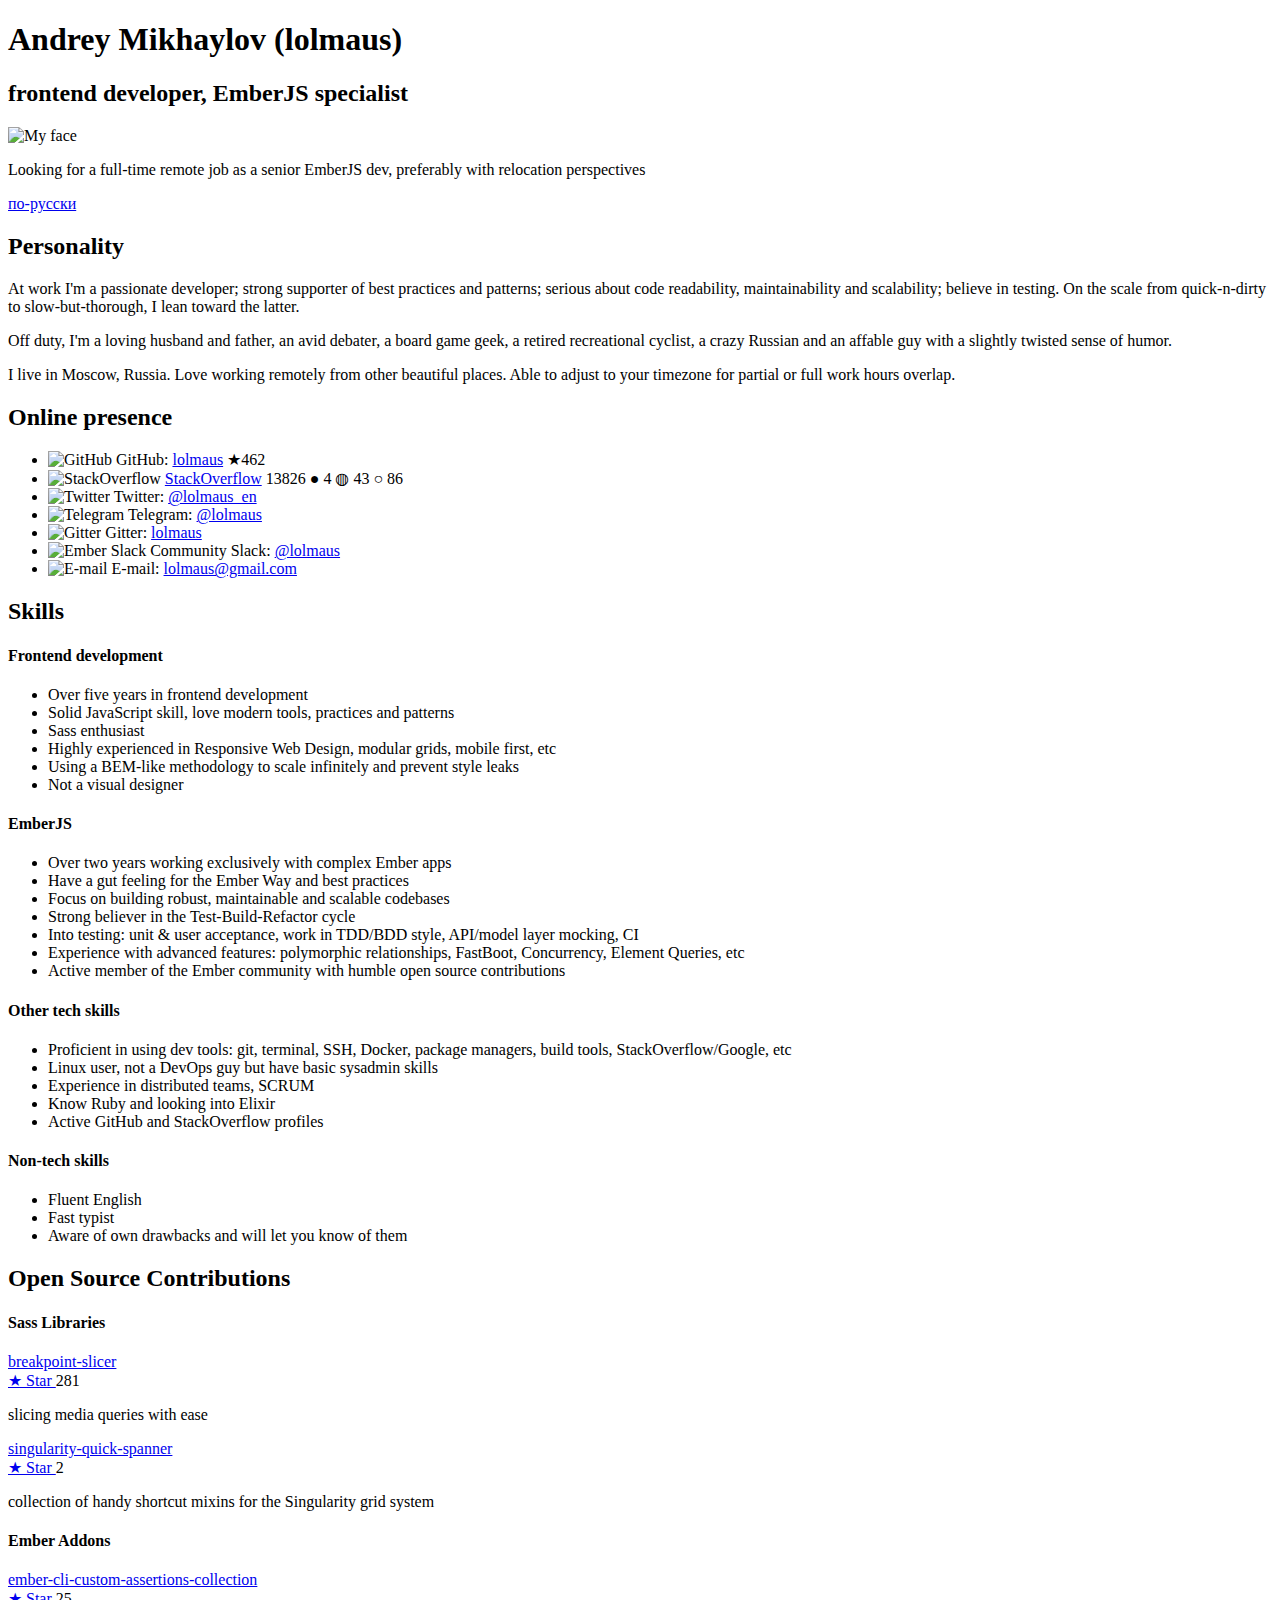
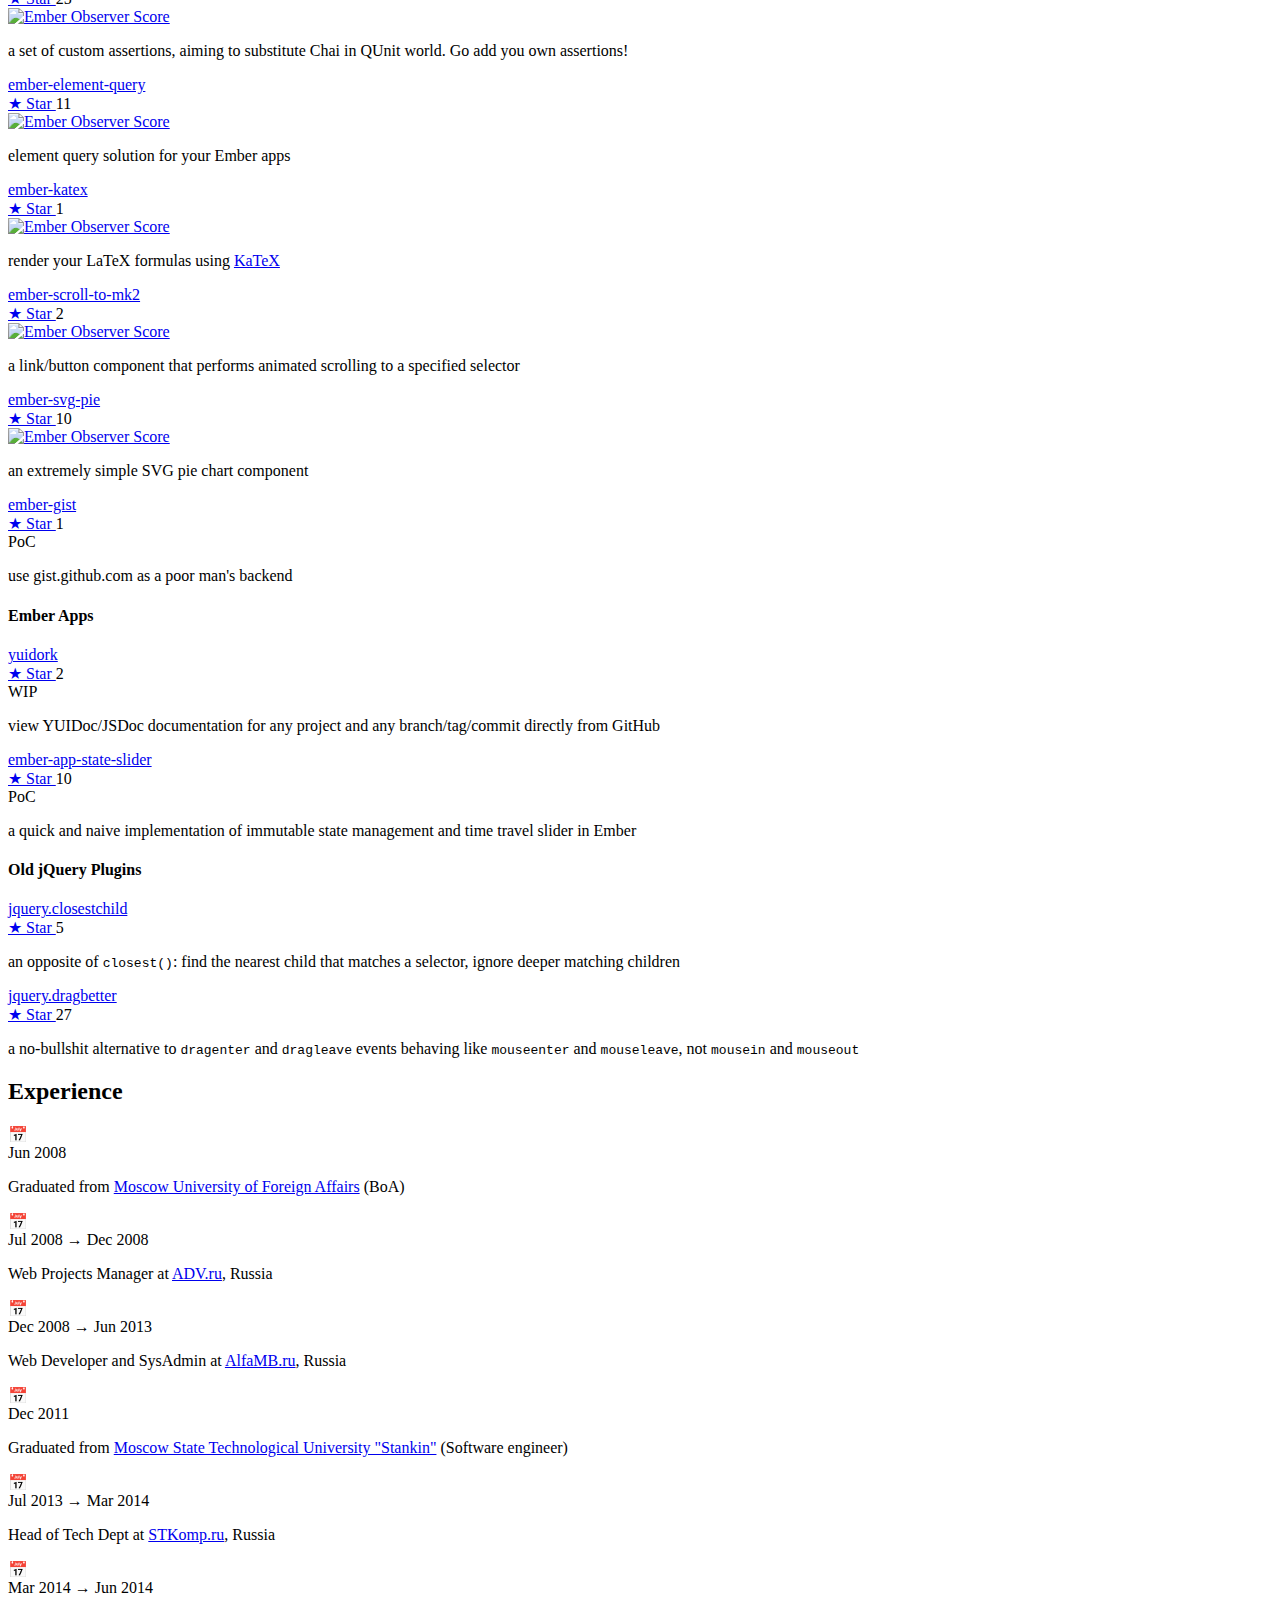
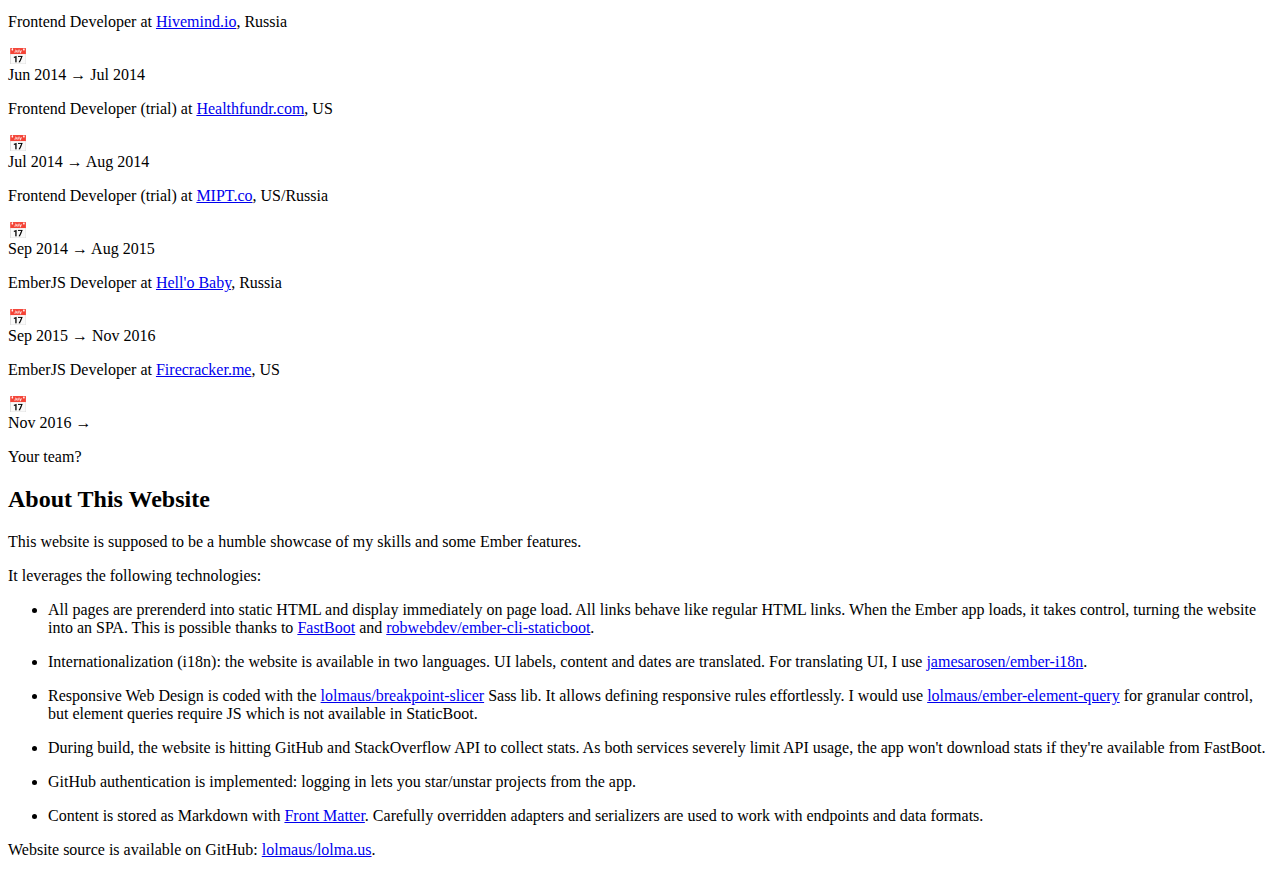
==== index.html @ fd8838c1 "deploy" ====
<!DOCTYPE html>
<html>
  <head>
    <meta charset="utf-8">
    <meta http-equiv="X-UA-Compatible" content="IE=edge">
    <title>LolmaUs</title>
    <meta name="description" content="">
    <meta name="viewport" content="width=device-width, initial-scale=1">

    
<meta name="lolma-us/config/environment" content="%7B%22modulePrefix%22%3A%22lolma-us%22%2C%22podModulePrefix%22%3A%22lolma-us/pods%22%2C%22environment%22%3A%22production%22%2C%22rootURL%22%3A%22/%22%2C%22locationType%22%3A%22auto%22%2C%22envVars%22%3A%7B%22LMS_DEPLOY_TARGET%22%3A%22prod%22%2C%22LMS_GITHUB_CLIENT_ID%22%3A%224da52fd7973591d437ea%22%2C%22LMS_HOST%22%3A%22https%3A//lolma-us.pagefrontapp.com%22%2C%22LMS_GATEKEEPER_URL%22%3A%22https%3A//lolma-us-prod.herokuapp.com%22%7D%2C%22EmberENV%22%3A%7B%22FEATURES%22%3A%7B%7D%2C%22EXTEND_PROTOTYPES%22%3A%7B%22Date%22%3Afalse%7D%7D%2C%22APP%22%3A%7B%22name%22%3A%22lolma-us%22%2C%22version%22%3A%220.0.0+675e08c2%22%7D%2C%22i18n%22%3A%7B%22defaultLocale%22%3A%22en%22%7D%2C%22fastboot%22%3A%7B%22hostWhitelist%22%3A%5B%22/%22%2C%22http%3A//127.0.0.1%3A8081%22%5D%7D%2C%22torii%22%3A%7B%22providers%22%3A%7B%22github-oauth2%22%3A%7B%22apiKey%22%3A%224da52fd7973591d437ea%22%2C%22scope%22%3A%22public_repo%22%7D%7D%7D%2C%22moment%22%3A%7B%22includeLocales%22%3A%5B%22ru%22%5D%7D%2C%22something%22%3A%22test%22%2C%22LMS_GITHUB_CLIENT_ID%22%3A%224da52fd7973591d437ea%22%2C%22LMS_HOST%22%3A%22https%3A//lolma-us.pagefrontapp.com%22%2C%22LMS_GATEKEEPER_URL%22%3A%22https%3A//lolma-us-prod.herokuapp.com%22%2C%22staticBoot%22%3A%7B%7D%2C%22exportApplicationGlobal%22%3Afalse%7D" />
<!-- EMBER_CLI_FASTBOOT_TITLE --><meta name="ember-cli-head-start">
<link href="https://fonts.googleapis.com/css?family=PT+Sans+Caption|PT+Sans:400,400i,700&amp;subset=cyrillic" rel="stylesheet">

  <meta http-equiv="refresh" content="0; url=/en">
<meta name="ember-cli-head-end">


    <link rel="stylesheet" href="/assets/vendor-d41d8cd98f00b204e9800998ecf8427e.css" integrity="sha256-47DEQpj8HBSa+/TImW+5JCeuQeRkm5NMpJWZG3hSuFU= sha512-z4PhNX7vuL3xVChQ1m2AB9Yg5AULVxXcg/SpIdNs6c5H0NE8XYXysP+DGNKHfuwvY7kxvUdBeoGlODJ6+SfaPg==" >
    <link rel="stylesheet" href="/assets/lolma-us-14392883bfc96c8d8c88e38951928fac.css" integrity="sha256-4BqN5gnkclqzmrJdva1IGb+lDkRlcxdf+BQYCQj+A2M= sha512-S0XzDhqAAz5p7orajXPkN31OORWZF7+kijEj3dKf8AAqDwHGDlVjWVSLQIdO2WWpi644fyTdp2+Zv6OEu6KUdQ==" >

    
  </head>
  <body>
    <div id="ember1699" class="ember-view"><!----></div><script type="fastboot/shoebox" id="shoebox-ember-data-store">{"types":{"websites":[{"id":"website","markdownBlocks":["personality-en","personality-ru","looking-for-job-en","looking-for-job-ru","skills-en","skills-ru","about-site-en","about-site-ru"]}],"project-infos":[{"full_name":"lolmaus/abrk","stargazers_count":0},{"full_name":"lolmaus/acts_as_versioned","stargazers_count":0},{"full_name":"lolmaus/amt_boron","stargazers_count":0},{"full_name":"lolmaus/angular-datepicker","stargazers_count":0},{"full_name":"lolmaus/angular.js","stargazers_count":0},{"full_name":"lolmaus/annotator-store","stargazers_count":0},{"full_name":"lolmaus/assertron","stargazers_count":2},{"full_name":"lolmaus/beauty_corner","stargazers_count":0},{"full_name":"lolmaus/booking-app-ember","stargazers_count":0},{"full_name":"lolmaus/bower","stargazers_count":0},{"full_name":"lolmaus/bower.github.io","stargazers_count":0},{"full_name":"lolmaus/branch","stargazers_count":0},{"full_name":"lolmaus/breakpoint","stargazers_count":0},{"full_name":"lolmaus/breakpoint-slicer","stargazers_count":281},{"full_name":"lolmaus/broccoli-sass","stargazers_count":0},{"full_name":"lolmaus/bystander","stargazers_count":0},{"full_name":"lolmaus/cambridge_voting_locations","stargazers_count":0},{"full_name":"lolmaus/codepage1251","stargazers_count":1},{"full_name":"lolmaus/coffeescript-cookbook","stargazers_count":0},{"full_name":"lolmaus/compass","stargazers_count":0},{"full_name":"lolmaus/compass-rails","stargazers_count":0},{"full_name":"lolmaus/contracts.ruby","stargazers_count":0},{"full_name":"lolmaus/coolgirl-frontend","stargazers_count":0},{"full_name":"lolmaus/csspre","stargazers_count":0},{"full_name":"lolmaus/data","stargazers_count":0},{"full_name":"lolmaus/depot_agilewebdevrails3","stargazers_count":1},{"full_name":"lolmaus/derbyjs-helloworld1","stargazers_count":0},{"full_name":"lolmaus/derbyjs-talk-ru","stargazers_count":6},{"full_name":"lolmaus/dir_size_renamer","stargazers_count":1},{"full_name":"lolmaus/districomp","stargazers_count":1},{"full_name":"lolmaus/docs","stargazers_count":0},{"full_name":"lolmaus/dropdown-menu-prototype","stargazers_count":0},{"full_name":"lolmaus/drupal-platform","stargazers_count":1},{"full_name":"lolmaus/elementQuery","stargazers_count":0},{"full_name":"lolmaus/ember-app-state-slider","stargazers_count":10},{"full_name":"lolmaus/ember-array-computed-macros","stargazers_count":0},{"full_name":"lolmaus/ember-cli","stargazers_count":0},{"full_name":"lolmaus/ember-cli-ass-butt","stargazers_count":0},{"full_name":"lolmaus/ember-cli-async-button","stargazers_count":0},{"full_name":"lolmaus/ember-cli-blanket","stargazers_count":0},{"full_name":"lolmaus/ember-cli-cookie","stargazers_count":0},{"full_name":"lolmaus/ember-cli-custom-assertions","stargazers_count":0},{"full_name":"lolmaus/ember-cli-custom-assertions-collection","stargazers_count":25},{"full_name":"lolmaus/ember-cli-eyeglass","stargazers_count":0},{"full_name":"lolmaus/ember-cli-fixtures-problem-demo","stargazers_count":0},{"full_name":"lolmaus/ember-cli-htmlbars-inline-precompile","stargazers_count":0},{"full_name":"lolmaus/ember-cli-i18n-bug","stargazers_count":0},{"full_name":"lolmaus/ember-cli-legacy-blueprints","stargazers_count":0},{"full_name":"lolmaus/ember-cli-loading-slider","stargazers_count":0},{"full_name":"lolmaus/ember-cli-mirage","stargazers_count":0},{"full_name":"lolmaus/ember-cli-mocha-reporter","stargazers_count":1},{"full_name":"lolmaus/ember-cli-notifications","stargazers_count":0},{"full_name":"lolmaus/ember-cli-page-object","stargazers_count":0},{"full_name":"lolmaus/ember-cli-showdown","stargazers_count":0},{"full_name":"lolmaus/ember-cli-sortable-test","stargazers_count":0},{"full_name":"lolmaus/ember-cli-stained-by-children","stargazers_count":27},{"full_name":"lolmaus/ember-cli-sticky","stargazers_count":0},{"full_name":"lolmaus/ember-cli-toggle","stargazers_count":0},{"full_name":"lolmaus/ember-cli-trackjs","stargazers_count":0},{"full_name":"lolmaus/ember-components","stargazers_count":0},{"full_name":"lolmaus/ember-computed-template-string","stargazers_count":0},{"full_name":"lolmaus/ember-concurrency","stargazers_count":0},{"full_name":"lolmaus/ember-cookies","stargazers_count":0},{"full_name":"lolmaus/ember-cpm","stargazers_count":0},{"full_name":"lolmaus/ember-d3-helpers","stargazers_count":0},{"full_name":"lolmaus/ember-drag-drop","stargazers_count":0},{"full_name":"lolmaus/ember-drag-sort","stargazers_count":1},{"full_name":"lolmaus/ember-element-query","stargazers_count":11},{"full_name":"lolmaus/ember-gist","stargazers_count":1},{"full_name":"lolmaus/ember-highcharts","stargazers_count":0},{"full_name":"lolmaus/ember-idx-modal","stargazers_count":0},{"full_name":"lolmaus/ember-idx-tabs","stargazers_count":0},{"full_name":"lolmaus/ember-keyboard","stargazers_count":0},{"full_name":"lolmaus/ember-learn","stargazers_count":0},{"full_name":"lolmaus/ember-lodash-compat","stargazers_count":0},{"full_name":"lolmaus/ember-macaroni","stargazers_count":0},{"full_name":"lolmaus/ember-markdown-section","stargazers_count":1},{"full_name":"lolmaus/ember-mocha","stargazers_count":0},{"full_name":"lolmaus/ember-remarkable","stargazers_count":0},{"full_name":"lolmaus/ember-scroll-to-mk2","stargazers_count":2},{"full_name":"lolmaus/ember-simple-auth","stargazers_count":0},{"full_name":"lolmaus/ember-sinon","stargazers_count":0},{"full_name":"lolmaus/ember-stamplay","stargazers_count":8},{"full_name":"lolmaus/ember-svg-pie","stargazers_count":10},{"full_name":"lolmaus/ember-ted-select","stargazers_count":0},{"full_name":"lolmaus/ember-uploader","stargazers_count":0},{"full_name":"lolmaus/ember.js","stargazers_count":0},{"full_name":"lolmaus/emberCodeschooltry","stargazers_count":0},{"full_name":"lolmaus/emblem-site","stargazers_count":0},{"full_name":"lolmaus/eq.js","stargazers_count":0},{"full_name":"lolmaus/fatoak","stargazers_count":0},{"full_name":"lolmaus/findaroom-frontend","stargazers_count":0},{"full_name":"lolmaus/food_finder","stargazers_count":1},{"full_name":"lolmaus/food_finder2","stargazers_count":1},{"full_name":"lolmaus/frame","stargazers_count":0},{"full_name":"lolmaus/fugue-icons","stargazers_count":0},{"full_name":"lolmaus/generator-babel-boilerplate","stargazers_count":0},{"full_name":"lolmaus/gulpjs.github.io","stargazers_count":0},{"full_name":"lolmaus/haml-rails","stargazers_count":0},{"full_name":"lolmaus/intellij-idea-bug-demonstration-WEB-10845","stargazers_count":0},{"full_name":"lolmaus/itunes_client","stargazers_count":0},{"full_name":"lolmaus/jQuery-One-Page-Nav","stargazers_count":0},{"full_name":"lolmaus/jQuery-ui-Slider-Pips","stargazers_count":0},{"full_name":"lolmaus/jquery.closestchild","stargazers_count":5},{"full_name":"lolmaus/jquery.dragbetter","stargazers_count":27},{"full_name":"lolmaus/jquery.timer-tools","stargazers_count":12},{"full_name":"lolmaus/KaTeX","stargazers_count":0},{"full_name":"lolmaus/kss","stargazers_count":0},{"full_name":"lolmaus/liquid-fire","stargazers_count":0},{"full_name":"lolmaus/loadimpact-assignment","stargazers_count":0},{"full_name":"lolmaus/lodash","stargazers_count":0},{"full_name":"lolmaus/lolma.us","stargazers_count":0},{"full_name":"lolmaus/lolmaus.github.io","stargazers_count":0},{"full_name":"lolmaus/loltodo","stargazers_count":0},{"full_name":"lolmaus/lsizerenamer","stargazers_count":1},{"full_name":"lolmaus/middleman","stargazers_count":0},{"full_name":"lolmaus/middleman-alias","stargazers_count":0},{"full_name":"lolmaus/middleman-assets-folder-bug","stargazers_count":0},{"full_name":"lolmaus/middleman-blog","stargazers_count":0},{"full_name":"lolmaus/middleman-guides","stargazers_count":0},{"full_name":"lolmaus/middleman-kss-sandbox","stargazers_count":0},{"full_name":"lolmaus/middleman-padrino-test-partial-block","stargazers_count":0},{"full_name":"lolmaus/middleman-recursion-test","stargazers_count":0},{"full_name":"lolmaus/middleman-slim-wrap-layout-bug","stargazers_count":0},{"full_name":"lolmaus/middleman-test-layouts_dir","stargazers_count":0},{"full_name":"lolmaus/middleman-test-wrap-layout-local-var","stargazers_count":0},{"full_name":"lolmaus/moscow","stargazers_count":0},{"full_name":"lolmaus/MtHaml","stargazers_count":0},{"full_name":"lolmaus/nodeframework","stargazers_count":0},{"full_name":"lolmaus/nova_bs","stargazers_count":0},{"full_name":"lolmaus/padrino-docs","stargazers_count":0},{"full_name":"lolmaus/pedrosi","stargazers_count":0},{"full_name":"lolmaus/ruscup_aurora","stargazers_count":0},{"full_name":"lolmaus/saasy","stargazers_count":0},{"full_name":"lolmaus/sass-config-manager-mk2","stargazers_count":1},{"full_name":"lolmaus/sassbin","stargazers_count":5},{"full_name":"lolmaus/SassDoc","stargazers_count":0},{"full_name":"lolmaus/SassMeister","stargazers_count":0},{"full_name":"lolmaus/SassyLists","stargazers_count":0},{"full_name":"lolmaus/scut","stargazers_count":0},{"full_name":"lolmaus/selectel-s3ql-backup","stargazers_count":2},{"full_name":"lolmaus/sendmail","stargazers_count":1},{"full_name":"lolmaus/sharing-variables-between-sass-and-js","stargazers_count":2},{"full_name":"lolmaus/Singularity","stargazers_count":0},{"full_name":"lolmaus/singularity-quick-spanner","stargazers_count":2},{"full_name":"lolmaus/sinon-chai","stargazers_count":0},{"full_name":"lolmaus/sinon.js","stargazers_count":0},{"full_name":"lolmaus/sinonjs","stargazers_count":0},{"full_name":"lolmaus/slack-integration-test","stargazers_count":0},{"full_name":"lolmaus/stamplay-product-development","stargazers_count":0},{"full_name":"lolmaus/stefanpenner.github.com","stargazers_count":0},{"full_name":"lolmaus/stickUp","stargazers_count":0},{"full_name":"lolmaus/svg-font-dump","stargazers_count":0},{"full_name":"lolmaus/taskaparilla","stargazers_count":0},{"full_name":"lolmaus/taskaparilla-stamplay-client","stargazers_count":1},{"full_name":"lolmaus/test","stargazers_count":1},{"full_name":"lolmaus/test01","stargazers_count":1},{"full_name":"lolmaus/test123","stargazers_count":1},{"full_name":"lolmaus/test2","stargazers_count":1},{"full_name":"lolmaus/test3","stargazers_count":1},{"full_name":"lolmaus/toolkit","stargazers_count":0},{"full_name":"lolmaus/tp-compact-keyboard","stargazers_count":0},{"full_name":"lolmaus/ui-base-theme","stargazers_count":0},{"full_name":"lolmaus/umd","stargazers_count":0},{"full_name":"lolmaus/url-decode-filenames","stargazers_count":1},{"full_name":"lolmaus/url.js","stargazers_count":0},{"full_name":"lolmaus/vagrant-chef","stargazers_count":1},{"full_name":"lolmaus/valeriya-concert-build","stargazers_count":0},{"full_name":"lolmaus/valeriya-concert-production","stargazers_count":0},{"full_name":"lolmaus/web-storage-demo","stargazers_count":0},{"full_name":"lolmaus/website","stargazers_count":0},{"full_name":"lolmaus/yadda","stargazers_count":0},{"full_name":"lolmaus/yuidork","stargazers_count":2},{"full_name":"firecracker/ember-katex","stargazers_count":1}],"stackoverflow-users":[{"items":[{"user_id":901944,"reputation":13826,"badge_counts":{"bronze":86,"silver":43,"gold":4}}]}],"markdown-blocks":[],"projects":[{"id":"assertron","group":"js","status":4,"type":null,"owner":"lolmaus","url":null,"description":{"en":"standalone assertion library, aiming to be a tool for simple contract-driven development","ru":"самостоятельная assertion library, ориентированная для простого контрактного программирования"},"emberObserver":false,"website":"website","projectInfo":"lolmaus/assertron"},{"id":"breakpoint-slicer","group":"sass","status":1,"type":null,"owner":"lolmaus","url":null,"description":{"en":"slicing media queries with ease","ru":"нарезка media queries без труда"},"emberObserver":false,"website":"website","projectInfo":"lolmaus/breakpoint-slicer"},{"id":"ember-app-state-slider","group":"ember","status":3,"type":"app","owner":"lolmaus","url":null,"description":{"en":"a quick and naive implementation of immutable state management and time travel slider in Ember","ru":"простая и наивная реализация иммутабельного состояния и слайдера для \"путешествий во времени\" в Ember"},"emberObserver":false,"website":"website","projectInfo":"lolmaus/ember-app-state-slider"},{"id":"ember-cli-custom-assertions-collection","group":"ember","status":1,"type":"addon","owner":"lolmaus","url":null,"description":{"en":"a set of custom assertions, aiming to substitute Chai in QUnit world. Go add you own assertions!","ru":"набор кастомных assertion'ов, цель которого \u0026mdash; заменить Chai в мире QUnit. Пишите свои собственные assertion'ы!"},"emberObserver":true,"website":"website","projectInfo":"lolmaus/ember-cli-custom-assertions-collection"},{"id":"ember-cli-stained-by-children","group":"ember","status":4,"type":"addon","owner":"lolmaus","url":null,"description":{"en":"mark records as dirty when related records get dirty","ru":"отмечает записи как dirty, когда связанные записи становятся dirty"},"emberObserver":true,"website":"website","projectInfo":"lolmaus/ember-cli-stained-by-children"},{"id":"ember-drag-sort","group":"ember","status":4,"type":"addon","owner":"lolmaus","url":null,"description":{"en":"drag'n'drop sortable list component, with support for multiple and nested lists","ru":"компонент для drag'n'drop сортировки с поддержкой вложенных списков"},"emberObserver":false,"website":"website","projectInfo":"lolmaus/ember-drag-sort"},{"id":"ember-element-query","group":"ember","status":1,"type":"addon","owner":"lolmaus","url":null,"description":{"en":"element query solution for your Ember apps","ru":"реализация element queries для ваших приложений"},"emberObserver":true,"website":"website","projectInfo":"lolmaus/ember-element-query"},{"id":"ember-gist","group":"ember","status":3,"type":"addon","owner":"lolmaus","url":null,"description":{"en":"use gist.github.com as a poor man's backend","ru":"позволяет использовать gist.github.com в качестве замены бэкенда"},"emberObserver":false,"website":"website","projectInfo":"lolmaus/ember-gist"},{"id":"ember-katex","group":"ember","status":1,"type":"addon","owner":"firecracker","url":null,"description":{"en":"render your LaTeX formulas using \u003ca href='https://github.com/Khan/KaTeX' target='_blank'\u003eKaTeX\u003c/a\u003e","ru":"рендеринг формул LaTeX с помощью \u003ca href='https://github.com/Khan/KaTeX' target='_blank'\u003eKaTeX\u003c/a\u003e"},"emberObserver":true,"website":"website","projectInfo":"firecracker/ember-katex"},{"id":"ember-scroll-to-mk2","group":"ember","status":1,"type":"addon","owner":"lolmaus","url":null,"description":{"en":"a link/button component that performs animated scrolling to a specified selector","ru":"компонент в виде кнопки или ссылки, осуществляющей анимированную прокрутку до указанного селектора"},"emberObserver":true,"website":"website","projectInfo":"lolmaus/ember-scroll-to-mk2"},{"id":"ember-stamplay","group":"ember","status":4,"type":"addon","owner":"lolmaus","url":null,"description":{"en":"integrate with the Stamplay.com backend-as-a-service","ru":"интеграция с BaaS Stamplay.com"},"emberObserver":false,"website":"website","projectInfo":"lolmaus/ember-stamplay"},{"id":"ember-svg-pie","group":"ember","status":1,"type":"addon","owner":"lolmaus","url":null,"description":{"en":"an extremely simple SVG pie chart component","ru":"чрезвычайно простой компонент для круговых диаграмм на основе SVG"},"emberObserver":true,"website":"website","projectInfo":"lolmaus/ember-svg-pie"},{"id":"jquery.closestchild","group":"jquery","status":1,"type":null,"owner":"lolmaus","url":null,"description":{"en":"an opposite of `closest()`: find the nearest child that matches a selector, ignore deeper matching children","ru":"метод, противоположный `closest()`: находит ближайшего потомка, соответствующего селектору, игнорируя вложенных в него потомков"},"emberObserver":false,"website":"website","projectInfo":"lolmaus/jquery.closestchild"},{"id":"jquery.dragbetter","group":"jquery","status":1,"type":null,"owner":"lolmaus","url":null,"description":{"en":"a no-bullshit alternative to `dragenter` and `dragleave` events behaving like `mouseenter` and `mouseleave`, not `mousein` and `mouseout`","ru":"избавляет от мозго#$%\u0026ва с событиями `dragenter` и `dragleave`, предоставляя их аналоги, работающие как как `mouseenter` and `mouseleave`, а не `mousein` and `mouseout`"},"emberObserver":false,"website":"website","projectInfo":"lolmaus/jquery.dragbetter"},{"id":"singularity-quick-spanner","group":"sass","status":1,"type":null,"owner":"lolmaus","url":null,"description":{"en":"collection of handy shortcut mixins for the Singularity grid system","ru":"подборка удобных mixin'ов для системы модульных сеток Singularity"},"emberObserver":false,"website":"website","projectInfo":"lolmaus/singularity-quick-spanner"},{"id":"yuidork","group":"ember","status":2,"type":"app","owner":"lolmaus","url":null,"description":{"en":"view YUIDoc/JSDoc documentation for any project and any branch/tag/commit directly from GitHub","ru":"просмотр YUIDoc- и JSDoc-документации любого проекта, любой его ветки/тэга/коммита непосредственно с GitHub"},"emberObserver":false,"website":"website","projectInfo":"lolmaus/yuidork"}]}}</script>

    <script src="/assets/vendor-22ec77cdaa94856adb457332512afa20.js" integrity="sha256-a4H49XjC5anie1OcvB871ZaAIXtlWWonlfFXbNHvC6U= sha512-KCwjyRRCIJyuM/oZT33jkZWP1ksVnKS8o5kpdcg0CWVmiI2FOrD/TXhnB+EcgJDAPciXgBQyTqteTGZZIlGUsA==" ></script>
    <script src="/assets/lolma-us-6cc1db657b0d59cf8daba5991de907d9.js" integrity="sha256-wEgAy6nZCmIicEYX0lC232U946CEpV3Qu7H6wrVSjCE= sha512-xiOvXvWR17Ik/SPRvTaEOfx1AUiF6UTqjZUg/Xeii1R3cGCcUX5U6cHtornHEManboEf3gl2FygkkTDqFyZLRg==" ></script>

    
  </body>
</html>
---- assets/vendor-d41d8cd98f00b204e9800998ecf8427e.css ----
�               
---- assets/lolma-us-14392883bfc96c8d8c88e38951928fac.css ----
�      �k���{~��`q��+�a��h��Ҧ�4h��aQPm1��I�>����e���lR{����p83���w�;��=�ꦫPI>a�xJ;�;d(�
��tN��CG��@��w�]S9'�E���SU�M64�"4���4<��/0\�9Pmruň;J�h���g��s~BІd�rǓt}���w���� �D��*K�+p�:�75
T;?`T�k�Q����O���ĥ�dg�K�ݍ-; g���j�7�L*��n@�]1�VM}���f��O��
u�J좞����Hٻ[��PK5G_�v�M3��F9}�fߺE�V��n��[�{��k��
uO���m����l��#��j�x����6�J�#�|H���S���8�K��[ء�4���;���Т<'�X� ��ath�q�-����h��{��da�rJ��P�~�zjn�������i�c0u���A{��M]6��{P��6��������XF �5T�9h�<i5��nN��@��+�-.s�(����n�t��-B���"v�����.qɶCf*&u�ޥ�[��J�Ask���&k�_@;nS��K����QՎ�,ݾE�:tM�ۦҾ�l�����i�څJց �;i��}�ޣν=6�ewT�:O|��HO�la�z=8|����t�#5���P�����02��̐]���ǔ�H�q�ޣ���y(�e������;2X��uH{�By 9r�+�;�o�H'5��c�a��1J�fx��E���o/O,�ƛ�]1�K(H������5�#R��A�h�d�P��p=X5i�l�0���ΰ.\}�Ε���i~�s��I	�Q�0�W��%� �{�1IAg��d@6�>d(�-���p��04U�l�^q���]c+p����n9��Q��ʀI6C0s(hW�����=o9"��N�f4��p��'o�l�+�/��­���x;$������?�`�\���ۚ���C����N�{3��:�΀t���!C')��;�~Y����m:��k��;�U�|J`mhO ���#[��`1U��i����$��.`��GXp��K�v�!�����ǒD½��!}��!j��S"�@�cIf撚�@�5�<��#<��Wf�����|t�k_�5_&9�v��{��ϒTL[6YX����
���Og�Q�dK��Ug�iX$*2�d�Em����ʉ�6�P'z� 1�.'��*�	x�r�E�r��ī�O޶���G��lb?��:rd�-���먌��W)�n�������3j�~:��Q,AQ�:�
�%xU\i���`��&0sO"��記�?T��9~�n��wt	���n��Ŗ�aZ���q"_d��a����+��ʚ+B��s�Ȉ섯�z�H>|QS�X,��,h�-5�-n�),�`��E,�(,�`!��`�%������
R�n;��� V��Q�KN�%�شL���L��\́Rؙ0_Ҭ~��߈����Ѐ��&`4�	M�hBF2��ф�&d4!��M�h"F1���D�&f41��M�hbF3��Y1��Y1���ߕ:LX`h&�7�7t�w�O�e&_N�,˝Lg�<�y�*�S̫:����� ���K��A:�y���v�݈��z��j����oݿQ���6a�0�����,!��p��I�^G7�l#2F���F>�/_�^^c�J�t���fQ�k)��`��~�)�l���௼)8��g$��x����e	QX���) ��)`u�>���ц�
�M�`�"�tN"�4G��a�y�Yf"�ly"���������f�'1Q
�(�^����e��FY-�23�w�w��`y��g��i"f�(�{��W'�q\�7�{7�@�=������/7߆��Th��}W��b��Ո�vtw�"�6u�����|��+��Q���ς4Ͷ(�W�x}�.�zw���0�C�*��y����:��g��Mz����b������4ȗ8��?{��|���zk]�3�Ad�T��(��@���H����S�0�3�|�C<��#<��� c���!����c�	;�A���q�HHlidUH���|s�U��-�
����k:B!+9.'��M�FrT0`�}Uo�P�/e���FF�}��S/Ȁ4�
��s��}�u�������i�D���'��J^������0���Y_�\� ����X�~�xy��B4=Yo��O�/�:*���� m8'��I�6݀�R�p6�A�q(�J�/�C9WB>�9��3�Hq�,��k
^'��ߧ
�\����z��
��ynQ=��,�sg��:&��K\�WN�Nγ�> !X��}����3š{4�S5%��B�7"��c�}���((�Bʵ�X��G�˗��)B��-�GN�Ӥ��8�+���8Ԁn���18��ř����Y#�:�J���F"X��OdȊ1�%t��H�gY��gR��<�;���ih�hxJ�񤆖)��*��"�7f�T~y� �.g�^�cv���zp��-�rb�yV��?�"�j
tM<��Y������Cd8��� u]��d���,a���v`�_�R�}�A�_����K��f;���Z�a�DU�����u���R���Zj����!�n׍�g��Z�U�
����y�r�1/�Z7��R�iǼ�j9��UV-��󒗑�P�5ҝW����PY�X�lJS]�b��)M`��*�ά���
��Ȏ��(V��JhCvThGEvTlG���UB*��B;*��b;���P��Q��Q�8�*��Q��Q��#��P��Q��Qӣ��b܋q�t��l�{��p��l|{���:q���8݌9�8�q[��*5������)Մ���s��SzZ�e�h_��xq�c�8���!�9ce�iz���	`��?�V޿zg�nuؑ/����L������� ���"�����^e�kN�*�祻g��@>�TB�6��+�}�'�#W5{�i�~D9��UO�ujy=�t<*����c<?��:��A���`շ���ی�9�K�:�z9�0o�p�|��8��Oa�
�RG�c�7٬�R����8z���C��EH���ʜ��#�K�W��Y/:�:�S=����+�=o|��A�ʲ�hp�im�T/@��d��������R�.e�~?�0�~D'�=Im7&JO�����
?�ִ���R�^�`W������w�����ah�x�9�ו@�z��(���4e䦙��M��{��~5hn�IE\,dZ+g�|f��5�;��5��98,@^�;��$�gy���k�Bݻ?�^Q=�C2����wZ��/�e�æ�0/�p��ZV��eb:�d�ڬ��kE'^tz�m�m�Y���үZ�o� �]�ഢh�O�O j�zhU݃�f�7mUtS-�4��� ��a����2�9g:M��K�"�k�2���aT��� ��(�Z�0�6��m���q��`�Mw/�����\�������8��9��"�p�sZ�l���y{m��<�E�I��Vǋ�
_L���Pl�����g�7i�����hZy�^[y��b�Jd�=��B�ڙŦ�Ѵ�� �a*�97  
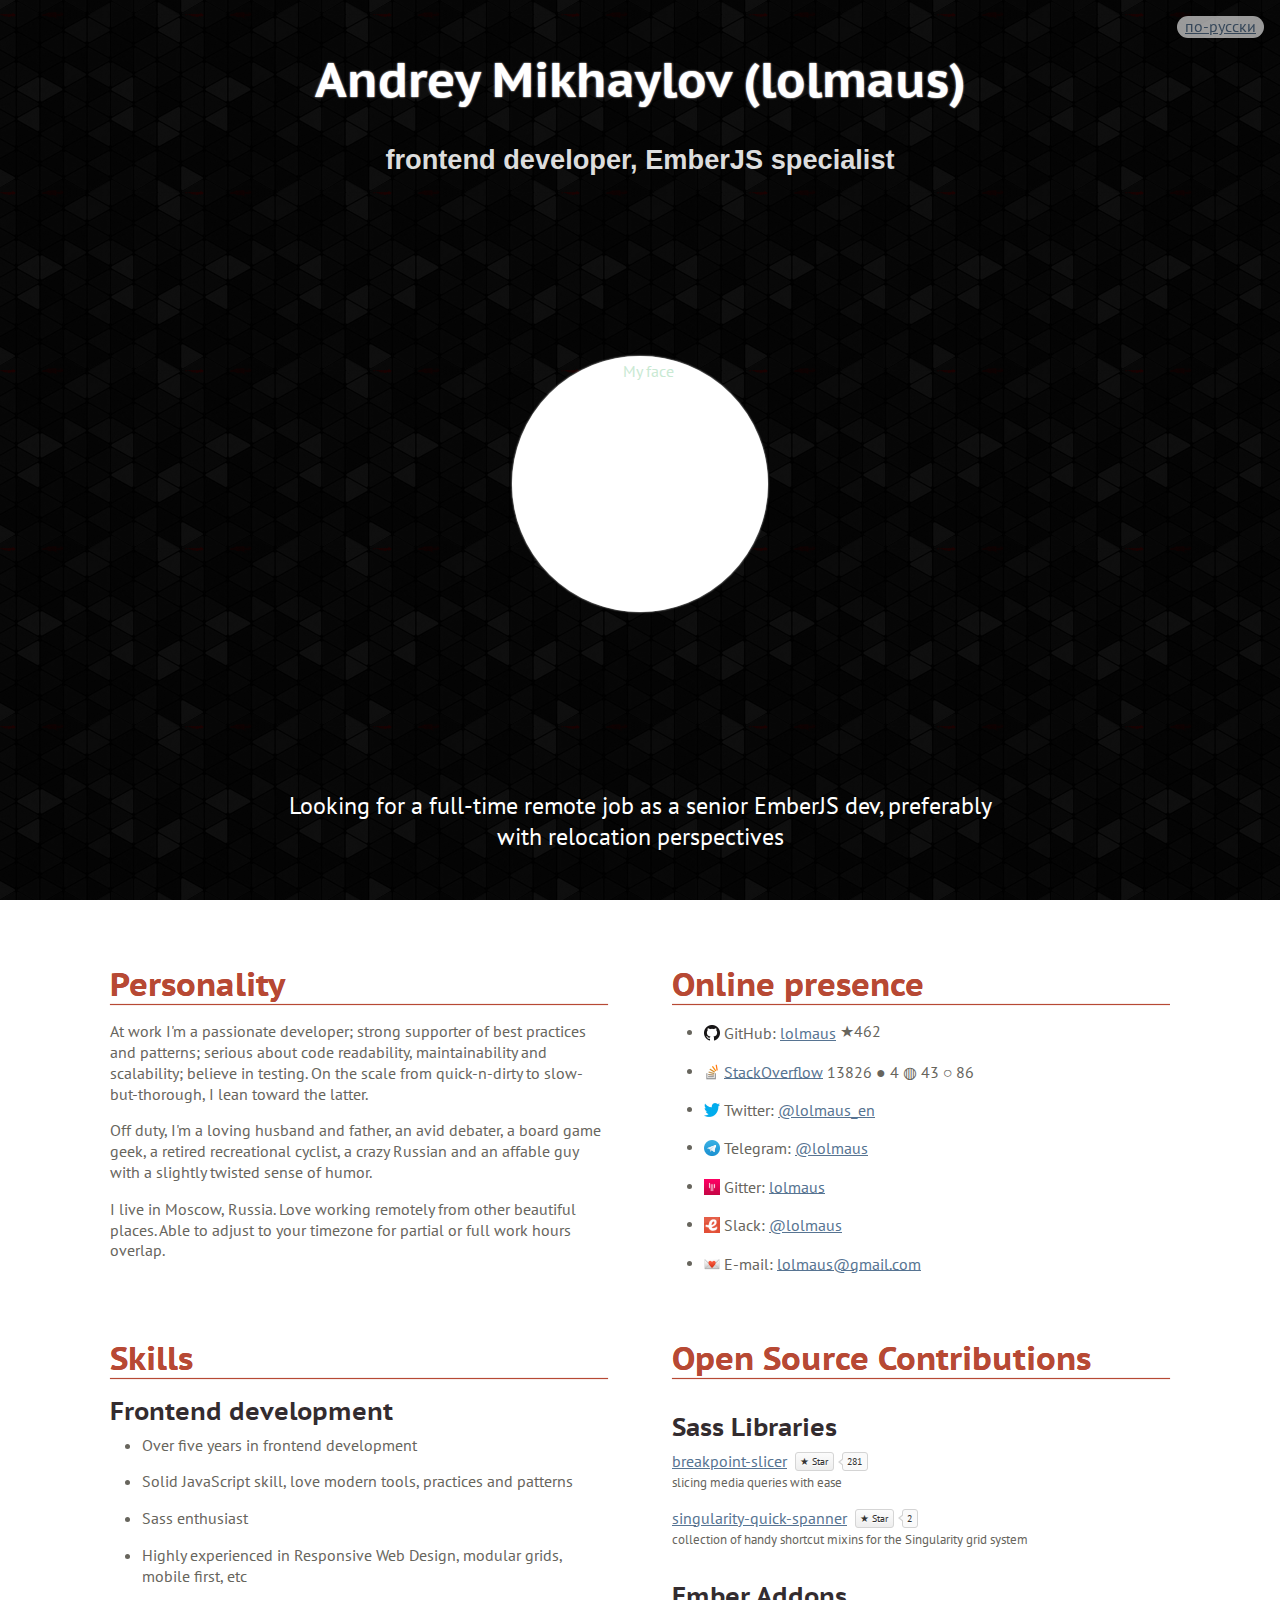
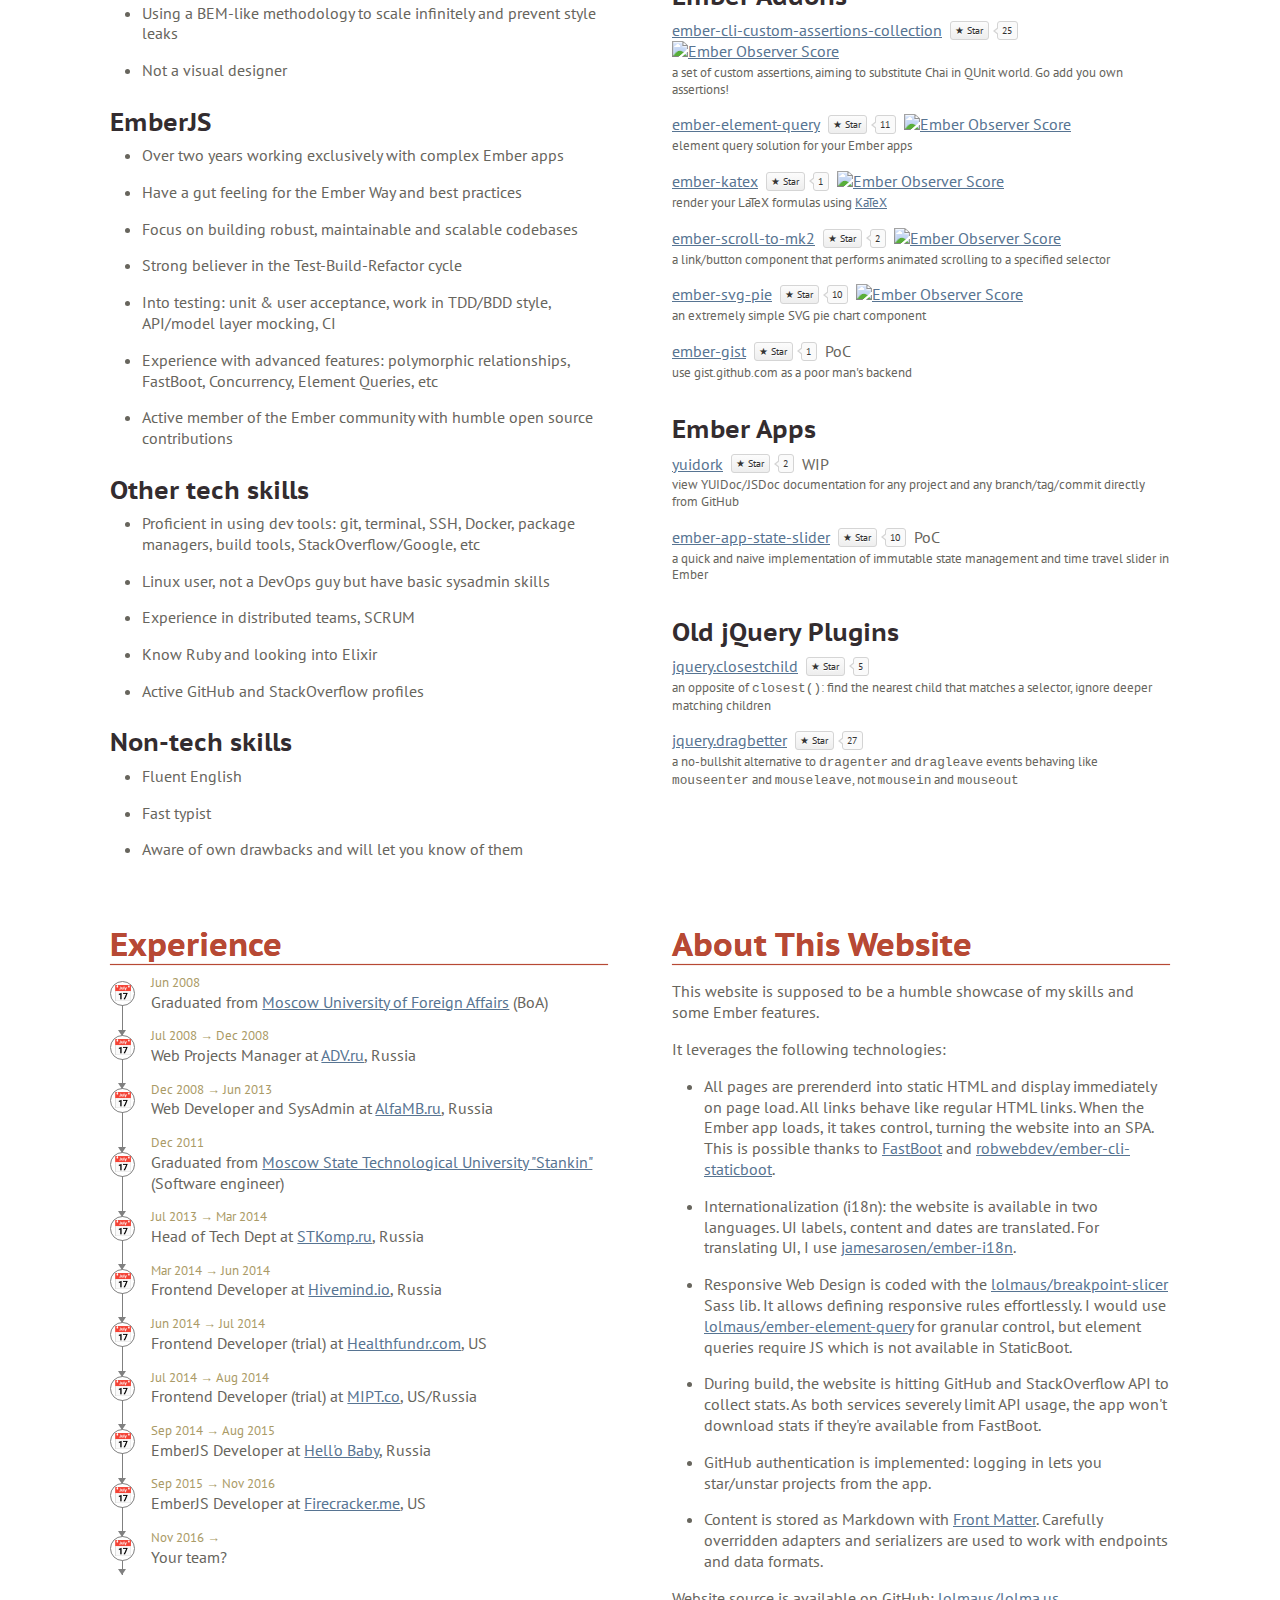
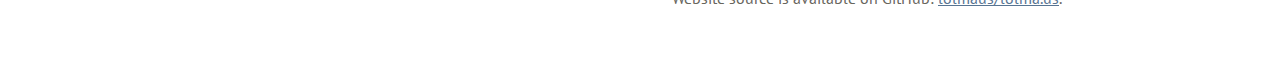
==== commit 483d7ef4: "deploy" ====
--- a/index.html
+++ b/index.html
@@ -8,7 +8,7 @@
     <meta name="viewport" content="width=device-width, initial-scale=1">
 
     
-<meta name="lolma-us/config/environment" content="%7B%22modulePrefix%22%3A%22lolma-us%22%2C%22podModulePrefix%22%3A%22lolma-us/pods%22%2C%22environment%22%3A%22production%22%2C%22rootURL%22%3A%22/%22%2C%22locationType%22%3A%22auto%22%2C%22envVars%22%3A%7B%22LMS_DEPLOY_TARGET%22%3A%22prod%22%2C%22LMS_GITHUB_CLIENT_ID%22%3A%224da52fd7973591d437ea%22%2C%22LMS_HOST%22%3A%22https%3A//lolma-us.pagefrontapp.com%22%2C%22LMS_GATEKEEPER_URL%22%3A%22https%3A//lolma-us-prod.herokuapp.com%22%7D%2C%22EmberENV%22%3A%7B%22FEATURES%22%3A%7B%7D%2C%22EXTEND_PROTOTYPES%22%3A%7B%22Date%22%3Afalse%7D%7D%2C%22APP%22%3A%7B%22name%22%3A%22lolma-us%22%2C%22version%22%3A%220.0.0+675e08c2%22%7D%2C%22i18n%22%3A%7B%22defaultLocale%22%3A%22en%22%7D%2C%22fastboot%22%3A%7B%22hostWhitelist%22%3A%5B%22/%22%2C%22http%3A//127.0.0.1%3A8081%22%5D%7D%2C%22torii%22%3A%7B%22providers%22%3A%7B%22github-oauth2%22%3A%7B%22apiKey%22%3A%224da52fd7973591d437ea%22%2C%22scope%22%3A%22public_repo%22%7D%7D%7D%2C%22moment%22%3A%7B%22includeLocales%22%3A%5B%22ru%22%5D%7D%2C%22something%22%3A%22test%22%2C%22LMS_GITHUB_CLIENT_ID%22%3A%224da52fd7973591d437ea%22%2C%22LMS_HOST%22%3A%22https%3A//lolma-us.pagefrontapp.com%22%2C%22LMS_GATEKEEPER_URL%22%3A%22https%3A//lolma-us-prod.herokuapp.com%22%2C%22staticBoot%22%3A%7B%7D%2C%22exportApplicationGlobal%22%3Afalse%7D" />
+<meta name="lolma-us/config/environment" content="%7B%22modulePrefix%22%3A%22lolma-us%22%2C%22podModulePrefix%22%3A%22lolma-us/pods%22%2C%22environment%22%3A%22development%22%2C%22rootURL%22%3A%22/%22%2C%22locationType%22%3A%22auto%22%2C%22envVars%22%3A%7B%22LMS_DEPLOY_TARGET%22%3A%22prod%22%2C%22LMS_GITHUB_CLIENT_ID%22%3A%224da52fd7973591d437ea%22%2C%22LMS_HOST%22%3A%22https%3A//lolma.us%22%2C%22LMS_GATEKEEPER_URL%22%3A%22https%3A//lolma-us-prod.herokuapp.com%22%7D%2C%22EmberENV%22%3A%7B%22FEATURES%22%3A%7B%7D%2C%22EXTEND_PROTOTYPES%22%3A%7B%22Date%22%3Afalse%7D%7D%2C%22APP%22%3A%7B%22name%22%3A%22lolma-us%22%2C%22version%22%3A%220.0.0+675e08c2%22%7D%2C%22i18n%22%3A%7B%22defaultLocale%22%3A%22en%22%7D%2C%22fastboot%22%3A%7B%22hostWhitelist%22%3A%5B%22/%22%2C%22http%3A//127.0.0.1%3A8081%22%5D%7D%2C%22torii%22%3A%7B%22providers%22%3A%7B%22github-oauth2%22%3A%7B%22apiKey%22%3A%224da52fd7973591d437ea%22%2C%22scope%22%3A%22public_repo%22%7D%7D%7D%2C%22moment%22%3A%7B%22includeLocales%22%3A%5B%22ru%22%5D%7D%2C%22LMS_GITHUB_CLIENT_ID%22%3A%224da52fd7973591d437ea%22%2C%22LMS_HOST%22%3A%22https%3A//lolma.us%22%2C%22LMS_GATEKEEPER_URL%22%3A%22https%3A//lolma-us-prod.herokuapp.com%22%2C%22staticBoot%22%3A%7B%7D%2C%22exportApplicationGlobal%22%3Atrue%7D" />
 <!-- EMBER_CLI_FASTBOOT_TITLE --><meta name="ember-cli-head-start">
 <link href="https://fonts.googleapis.com/css?family=PT+Sans+Caption|PT+Sans:400,400i,700&amp;subset=cyrillic" rel="stylesheet">
 
@@ -16,16 +16,16 @@
 <meta name="ember-cli-head-end">
 
 
-    <link rel="stylesheet" href="/assets/vendor-d41d8cd98f00b204e9800998ecf8427e.css" integrity="sha256-47DEQpj8HBSa+/TImW+5JCeuQeRkm5NMpJWZG3hSuFU= sha512-z4PhNX7vuL3xVChQ1m2AB9Yg5AULVxXcg/SpIdNs6c5H0NE8XYXysP+DGNKHfuwvY7kxvUdBeoGlODJ6+SfaPg==" >
-    <link rel="stylesheet" href="/assets/lolma-us-14392883bfc96c8d8c88e38951928fac.css" integrity="sha256-4BqN5gnkclqzmrJdva1IGb+lDkRlcxdf+BQYCQj+A2M= sha512-S0XzDhqAAz5p7orajXPkN31OORWZF7+kijEj3dKf8AAqDwHGDlVjWVSLQIdO2WWpi644fyTdp2+Zv6OEu6KUdQ==" >
+    <link rel="stylesheet" href="/assets/vendor.css">
+    <link rel="stylesheet" href="/assets/lolma-us.css">
 
     
   </head>
   <body>
-    <div id="ember1699" class="ember-view"><!----></div><script type="fastboot/shoebox" id="shoebox-ember-data-store">{"types":{"websites":[{"id":"website","markdownBlocks":["personality-en","personality-ru","looking-for-job-en","looking-for-job-ru","skills-en","skills-ru","about-site-en","about-site-ru"]}],"project-infos":[{"full_name":"lolmaus/abrk","stargazers_count":0},{"full_name":"lolmaus/acts_as_versioned","stargazers_count":0},{"full_name":"lolmaus/amt_boron","stargazers_count":0},{"full_name":"lolmaus/angular-datepicker","stargazers_count":0},{"full_name":"lolmaus/angular.js","stargazers_count":0},{"full_name":"lolmaus/annotator-store","stargazers_count":0},{"full_name":"lolmaus/assertron","stargazers_count":2},{"full_name":"lolmaus/beauty_corner","stargazers_count":0},{"full_name":"lolmaus/booking-app-ember","stargazers_count":0},{"full_name":"lolmaus/bower","stargazers_count":0},{"full_name":"lolmaus/bower.github.io","stargazers_count":0},{"full_name":"lolmaus/branch","stargazers_count":0},{"full_name":"lolmaus/breakpoint","stargazers_count":0},{"full_name":"lolmaus/breakpoint-slicer","stargazers_count":281},{"full_name":"lolmaus/broccoli-sass","stargazers_count":0},{"full_name":"lolmaus/bystander","stargazers_count":0},{"full_name":"lolmaus/cambridge_voting_locations","stargazers_count":0},{"full_name":"lolmaus/codepage1251","stargazers_count":1},{"full_name":"lolmaus/coffeescript-cookbook","stargazers_count":0},{"full_name":"lolmaus/compass","stargazers_count":0},{"full_name":"lolmaus/compass-rails","stargazers_count":0},{"full_name":"lolmaus/contracts.ruby","stargazers_count":0},{"full_name":"lolmaus/coolgirl-frontend","stargazers_count":0},{"full_name":"lolmaus/csspre","stargazers_count":0},{"full_name":"lolmaus/data","stargazers_count":0},{"full_name":"lolmaus/depot_agilewebdevrails3","stargazers_count":1},{"full_name":"lolmaus/derbyjs-helloworld1","stargazers_count":0},{"full_name":"lolmaus/derbyjs-talk-ru","stargazers_count":6},{"full_name":"lolmaus/dir_size_renamer","stargazers_count":1},{"full_name":"lolmaus/districomp","stargazers_count":1},{"full_name":"lolmaus/docs","stargazers_count":0},{"full_name":"lolmaus/dropdown-menu-prototype","stargazers_count":0},{"full_name":"lolmaus/drupal-platform","stargazers_count":1},{"full_name":"lolmaus/elementQuery","stargazers_count":0},{"full_name":"lolmaus/ember-app-state-slider","stargazers_count":10},{"full_name":"lolmaus/ember-array-computed-macros","stargazers_count":0},{"full_name":"lolmaus/ember-cli","stargazers_count":0},{"full_name":"lolmaus/ember-cli-ass-butt","stargazers_count":0},{"full_name":"lolmaus/ember-cli-async-button","stargazers_count":0},{"full_name":"lolmaus/ember-cli-blanket","stargazers_count":0},{"full_name":"lolmaus/ember-cli-cookie","stargazers_count":0},{"full_name":"lolmaus/ember-cli-custom-assertions","stargazers_count":0},{"full_name":"lolmaus/ember-cli-custom-assertions-collection","stargazers_count":25},{"full_name":"lolmaus/ember-cli-eyeglass","stargazers_count":0},{"full_name":"lolmaus/ember-cli-fixtures-problem-demo","stargazers_count":0},{"full_name":"lolmaus/ember-cli-htmlbars-inline-precompile","stargazers_count":0},{"full_name":"lolmaus/ember-cli-i18n-bug","stargazers_count":0},{"full_name":"lolmaus/ember-cli-legacy-blueprints","stargazers_count":0},{"full_name":"lolmaus/ember-cli-loading-slider","stargazers_count":0},{"full_name":"lolmaus/ember-cli-mirage","stargazers_count":0},{"full_name":"lolmaus/ember-cli-mocha-reporter","stargazers_count":1},{"full_name":"lolmaus/ember-cli-notifications","stargazers_count":0},{"full_name":"lolmaus/ember-cli-page-object","stargazers_count":0},{"full_name":"lolmaus/ember-cli-showdown","stargazers_count":0},{"full_name":"lolmaus/ember-cli-sortable-test","stargazers_count":0},{"full_name":"lolmaus/ember-cli-stained-by-children","stargazers_count":27},{"full_name":"lolmaus/ember-cli-sticky","stargazers_count":0},{"full_name":"lolmaus/ember-cli-toggle","stargazers_count":0},{"full_name":"lolmaus/ember-cli-trackjs","stargazers_count":0},{"full_name":"lolmaus/ember-components","stargazers_count":0},{"full_name":"lolmaus/ember-computed-template-string","stargazers_count":0},{"full_name":"lolmaus/ember-concurrency","stargazers_count":0},{"full_name":"lolmaus/ember-cookies","stargazers_count":0},{"full_name":"lolmaus/ember-cpm","stargazers_count":0},{"full_name":"lolmaus/ember-d3-helpers","stargazers_count":0},{"full_name":"lolmaus/ember-drag-drop","stargazers_count":0},{"full_name":"lolmaus/ember-drag-sort","stargazers_count":1},{"full_name":"lolmaus/ember-element-query","stargazers_count":11},{"full_name":"lolmaus/ember-gist","stargazers_count":1},{"full_name":"lolmaus/ember-highcharts","stargazers_count":0},{"full_name":"lolmaus/ember-idx-modal","stargazers_count":0},{"full_name":"lolmaus/ember-idx-tabs","stargazers_count":0},{"full_name":"lolmaus/ember-keyboard","stargazers_count":0},{"full_name":"lolmaus/ember-learn","stargazers_count":0},{"full_name":"lolmaus/ember-lodash-compat","stargazers_count":0},{"full_name":"lolmaus/ember-macaroni","stargazers_count":0},{"full_name":"lolmaus/ember-markdown-section","stargazers_count":1},{"full_name":"lolmaus/ember-mocha","stargazers_count":0},{"full_name":"lolmaus/ember-remarkable","stargazers_count":0},{"full_name":"lolmaus/ember-scroll-to-mk2","stargazers_count":2},{"full_name":"lolmaus/ember-simple-auth","stargazers_count":0},{"full_name":"lolmaus/ember-sinon","stargazers_count":0},{"full_name":"lolmaus/ember-stamplay","stargazers_count":8},{"full_name":"lolmaus/ember-svg-pie","stargazers_count":10},{"full_name":"lolmaus/ember-ted-select","stargazers_count":0},{"full_name":"lolmaus/ember-uploader","stargazers_count":0},{"full_name":"lolmaus/ember.js","stargazers_count":0},{"full_name":"lolmaus/emberCodeschooltry","stargazers_count":0},{"full_name":"lolmaus/emblem-site","stargazers_count":0},{"full_name":"lolmaus/eq.js","stargazers_count":0},{"full_name":"lolmaus/fatoak","stargazers_count":0},{"full_name":"lolmaus/findaroom-frontend","stargazers_count":0},{"full_name":"lolmaus/food_finder","stargazers_count":1},{"full_name":"lolmaus/food_finder2","stargazers_count":1},{"full_name":"lolmaus/frame","stargazers_count":0},{"full_name":"lolmaus/fugue-icons","stargazers_count":0},{"full_name":"lolmaus/generator-babel-boilerplate","stargazers_count":0},{"full_name":"lolmaus/gulpjs.github.io","stargazers_count":0},{"full_name":"lolmaus/haml-rails","stargazers_count":0},{"full_name":"lolmaus/intellij-idea-bug-demonstration-WEB-10845","stargazers_count":0},{"full_name":"lolmaus/itunes_client","stargazers_count":0},{"full_name":"lolmaus/jQuery-One-Page-Nav","stargazers_count":0},{"full_name":"lolmaus/jQuery-ui-Slider-Pips","stargazers_count":0},{"full_name":"lolmaus/jquery.closestchild","stargazers_count":5},{"full_name":"lolmaus/jquery.dragbetter","stargazers_count":27},{"full_name":"lolmaus/jquery.timer-tools","stargazers_count":12},{"full_name":"lolmaus/KaTeX","stargazers_count":0},{"full_name":"lolmaus/kss","stargazers_count":0},{"full_name":"lolmaus/liquid-fire","stargazers_count":0},{"full_name":"lolmaus/loadimpact-assignment","stargazers_count":0},{"full_name":"lolmaus/lodash","stargazers_count":0},{"full_name":"lolmaus/lolma.us","stargazers_count":0},{"full_name":"lolmaus/lolmaus.github.io","stargazers_count":0},{"full_name":"lolmaus/loltodo","stargazers_count":0},{"full_name":"lolmaus/lsizerenamer","stargazers_count":1},{"full_name":"lolmaus/middleman","stargazers_count":0},{"full_name":"lolmaus/middleman-alias","stargazers_count":0},{"full_name":"lolmaus/middleman-assets-folder-bug","stargazers_count":0},{"full_name":"lolmaus/middleman-blog","stargazers_count":0},{"full_name":"lolmaus/middleman-guides","stargazers_count":0},{"full_name":"lolmaus/middleman-kss-sandbox","stargazers_count":0},{"full_name":"lolmaus/middleman-padrino-test-partial-block","stargazers_count":0},{"full_name":"lolmaus/middleman-recursion-test","stargazers_count":0},{"full_name":"lolmaus/middleman-slim-wrap-layout-bug","stargazers_count":0},{"full_name":"lolmaus/middleman-test-layouts_dir","stargazers_count":0},{"full_name":"lolmaus/middleman-test-wrap-layout-local-var","stargazers_count":0},{"full_name":"lolmaus/moscow","stargazers_count":0},{"full_name":"lolmaus/MtHaml","stargazers_count":0},{"full_name":"lolmaus/nodeframework","stargazers_count":0},{"full_name":"lolmaus/nova_bs","stargazers_count":0},{"full_name":"lolmaus/padrino-docs","stargazers_count":0},{"full_name":"lolmaus/pedrosi","stargazers_count":0},{"full_name":"lolmaus/ruscup_aurora","stargazers_count":0},{"full_name":"lolmaus/saasy","stargazers_count":0},{"full_name":"lolmaus/sass-config-manager-mk2","stargazers_count":1},{"full_name":"lolmaus/sassbin","stargazers_count":5},{"full_name":"lolmaus/SassDoc","stargazers_count":0},{"full_name":"lolmaus/SassMeister","stargazers_count":0},{"full_name":"lolmaus/SassyLists","stargazers_count":0},{"full_name":"lolmaus/scut","stargazers_count":0},{"full_name":"lolmaus/selectel-s3ql-backup","stargazers_count":2},{"full_name":"lolmaus/sendmail","stargazers_count":1},{"full_name":"lolmaus/sharing-variables-between-sass-and-js","stargazers_count":2},{"full_name":"lolmaus/Singularity","stargazers_count":0},{"full_name":"lolmaus/singularity-quick-spanner","stargazers_count":2},{"full_name":"lolmaus/sinon-chai","stargazers_count":0},{"full_name":"lolmaus/sinon.js","stargazers_count":0},{"full_name":"lolmaus/sinonjs","stargazers_count":0},{"full_name":"lolmaus/slack-integration-test","stargazers_count":0},{"full_name":"lolmaus/stamplay-product-development","stargazers_count":0},{"full_name":"lolmaus/stefanpenner.github.com","stargazers_count":0},{"full_name":"lolmaus/stickUp","stargazers_count":0},{"full_name":"lolmaus/svg-font-dump","stargazers_count":0},{"full_name":"lolmaus/taskaparilla","stargazers_count":0},{"full_name":"lolmaus/taskaparilla-stamplay-client","stargazers_count":1},{"full_name":"lolmaus/test","stargazers_count":1},{"full_name":"lolmaus/test01","stargazers_count":1},{"full_name":"lolmaus/test123","stargazers_count":1},{"full_name":"lolmaus/test2","stargazers_count":1},{"full_name":"lolmaus/test3","stargazers_count":1},{"full_name":"lolmaus/toolkit","stargazers_count":0},{"full_name":"lolmaus/tp-compact-keyboard","stargazers_count":0},{"full_name":"lolmaus/ui-base-theme","stargazers_count":0},{"full_name":"lolmaus/umd","stargazers_count":0},{"full_name":"lolmaus/url-decode-filenames","stargazers_count":1},{"full_name":"lolmaus/url.js","stargazers_count":0},{"full_name":"lolmaus/vagrant-chef","stargazers_count":1},{"full_name":"lolmaus/valeriya-concert-build","stargazers_count":0},{"full_name":"lolmaus/valeriya-concert-production","stargazers_count":0},{"full_name":"lolmaus/web-storage-demo","stargazers_count":0},{"full_name":"lolmaus/website","stargazers_count":0},{"full_name":"lolmaus/yadda","stargazers_count":0},{"full_name":"lolmaus/yuidork","stargazers_count":2},{"full_name":"firecracker/ember-katex","stargazers_count":1}],"stackoverflow-users":[{"items":[{"user_id":901944,"reputation":13826,"badge_counts":{"bronze":86,"silver":43,"gold":4}}]}],"markdown-blocks":[],"projects":[{"id":"assertron","group":"js","status":4,"type":null,"owner":"lolmaus","url":null,"description":{"en":"standalone assertion library, aiming to be a tool for simple contract-driven development","ru":"самостоятельная assertion library, ориентированная для простого контрактного программирования"},"emberObserver":false,"website":"website","projectInfo":"lolmaus/assertron"},{"id":"breakpoint-slicer","group":"sass","status":1,"type":null,"owner":"lolmaus","url":null,"description":{"en":"slicing media queries with ease","ru":"нарезка media queries без труда"},"emberObserver":false,"website":"website","projectInfo":"lolmaus/breakpoint-slicer"},{"id":"ember-app-state-slider","group":"ember","status":3,"type":"app","owner":"lolmaus","url":null,"description":{"en":"a quick and naive implementation of immutable state management and time travel slider in Ember","ru":"простая и наивная реализация иммутабельного состояния и слайдера для \"путешествий во времени\" в Ember"},"emberObserver":false,"website":"website","projectInfo":"lolmaus/ember-app-state-slider"},{"id":"ember-cli-custom-assertions-collection","group":"ember","status":1,"type":"addon","owner":"lolmaus","url":null,"description":{"en":"a set of custom assertions, aiming to substitute Chai in QUnit world. Go add you own assertions!","ru":"набор кастомных assertion'ов, цель которого \u0026mdash; заменить Chai в мире QUnit. Пишите свои собственные assertion'ы!"},"emberObserver":true,"website":"website","projectInfo":"lolmaus/ember-cli-custom-assertions-collection"},{"id":"ember-cli-stained-by-children","group":"ember","status":4,"type":"addon","owner":"lolmaus","url":null,"description":{"en":"mark records as dirty when related records get dirty","ru":"отмечает записи как dirty, когда связанные записи становятся dirty"},"emberObserver":true,"website":"website","projectInfo":"lolmaus/ember-cli-stained-by-children"},{"id":"ember-drag-sort","group":"ember","status":4,"type":"addon","owner":"lolmaus","url":null,"description":{"en":"drag'n'drop sortable list component, with support for multiple and nested lists","ru":"компонент для drag'n'drop сортировки с поддержкой вложенных списков"},"emberObserver":false,"website":"website","projectInfo":"lolmaus/ember-drag-sort"},{"id":"ember-element-query","group":"ember","status":1,"type":"addon","owner":"lolmaus","url":null,"description":{"en":"element query solution for your Ember apps","ru":"реализация element queries для ваших приложений"},"emberObserver":true,"website":"website","projectInfo":"lolmaus/ember-element-query"},{"id":"ember-gist","group":"ember","status":3,"type":"addon","owner":"lolmaus","url":null,"description":{"en":"use gist.github.com as a poor man's backend","ru":"позволяет использовать gist.github.com в качестве замены бэкенда"},"emberObserver":false,"website":"website","projectInfo":"lolmaus/ember-gist"},{"id":"ember-katex","group":"ember","status":1,"type":"addon","owner":"firecracker","url":null,"description":{"en":"render your LaTeX formulas using \u003ca href='https://github.com/Khan/KaTeX' target='_blank'\u003eKaTeX\u003c/a\u003e","ru":"рендеринг формул LaTeX с помощью \u003ca href='https://github.com/Khan/KaTeX' target='_blank'\u003eKaTeX\u003c/a\u003e"},"emberObserver":true,"website":"website","projectInfo":"firecracker/ember-katex"},{"id":"ember-scroll-to-mk2","group":"ember","status":1,"type":"addon","owner":"lolmaus","url":null,"description":{"en":"a link/button component that performs animated scrolling to a specified selector","ru":"компонент в виде кнопки или ссылки, осуществляющей анимированную прокрутку до указанного селектора"},"emberObserver":true,"website":"website","projectInfo":"lolmaus/ember-scroll-to-mk2"},{"id":"ember-stamplay","group":"ember","status":4,"type":"addon","owner":"lolmaus","url":null,"description":{"en":"integrate with the Stamplay.com backend-as-a-service","ru":"интеграция с BaaS Stamplay.com"},"emberObserver":false,"website":"website","projectInfo":"lolmaus/ember-stamplay"},{"id":"ember-svg-pie","group":"ember","status":1,"type":"addon","owner":"lolmaus","url":null,"description":{"en":"an extremely simple SVG pie chart component","ru":"чрезвычайно простой компонент для круговых диаграмм на основе SVG"},"emberObserver":true,"website":"website","projectInfo":"lolmaus/ember-svg-pie"},{"id":"jquery.closestchild","group":"jquery","status":1,"type":null,"owner":"lolmaus","url":null,"description":{"en":"an opposite of `closest()`: find the nearest child that matches a selector, ignore deeper matching children","ru":"метод, противоположный `closest()`: находит ближайшего потомка, соответствующего селектору, игнорируя вложенных в него потомков"},"emberObserver":false,"website":"website","projectInfo":"lolmaus/jquery.closestchild"},{"id":"jquery.dragbetter","group":"jquery","status":1,"type":null,"owner":"lolmaus","url":null,"description":{"en":"a no-bullshit alternative to `dragenter` and `dragleave` events behaving like `mouseenter` and `mouseleave`, not `mousein` and `mouseout`","ru":"избавляет от мозго#$%\u0026ва с событиями `dragenter` и `dragleave`, предоставляя их аналоги, работающие как как `mouseenter` and `mouseleave`, а не `mousein` and `mouseout`"},"emberObserver":false,"website":"website","projectInfo":"lolmaus/jquery.dragbetter"},{"id":"singularity-quick-spanner","group":"sass","status":1,"type":null,"owner":"lolmaus","url":null,"description":{"en":"collection of handy shortcut mixins for the Singularity grid system","ru":"подборка удобных mixin'ов для системы модульных сеток Singularity"},"emberObserver":false,"website":"website","projectInfo":"lolmaus/singularity-quick-spanner"},{"id":"yuidork","group":"ember","status":2,"type":"app","owner":"lolmaus","url":null,"description":{"en":"view YUIDoc/JSDoc documentation for any project and any branch/tag/commit directly from GitHub","ru":"просмотр YUIDoc- и JSDoc-документации любого проекта, любой его ветки/тэга/коммита непосредственно с GitHub"},"emberObserver":false,"website":"website","projectInfo":"lolmaus/yuidork"}]}}</script>
+    <div id="ember2379" class="ember-view"><!----></div><script type="fastboot/shoebox" id="shoebox-ember-data-store">{"types":{"websites":[{"id":"website","markdownBlocks":["personality-en","personality-ru","looking-for-job-en","looking-for-job-ru","skills-en","skills-ru","about-site-en","about-site-ru"]}],"project-infos":[{"full_name":"lolmaus/abrk","stargazers_count":0},{"full_name":"lolmaus/acts_as_versioned","stargazers_count":0},{"full_name":"lolmaus/amt_boron","stargazers_count":0},{"full_name":"lolmaus/angular-datepicker","stargazers_count":0},{"full_name":"lolmaus/angular.js","stargazers_count":0},{"full_name":"lolmaus/annotator-store","stargazers_count":0},{"full_name":"lolmaus/assertron","stargazers_count":2},{"full_name":"lolmaus/beauty_corner","stargazers_count":0},{"full_name":"lolmaus/booking-app-ember","stargazers_count":0},{"full_name":"lolmaus/bower","stargazers_count":0},{"full_name":"lolmaus/bower.github.io","stargazers_count":0},{"full_name":"lolmaus/branch","stargazers_count":0},{"full_name":"lolmaus/breakpoint","stargazers_count":0},{"full_name":"lolmaus/breakpoint-slicer","stargazers_count":281},{"full_name":"lolmaus/broccoli-sass","stargazers_count":0},{"full_name":"lolmaus/bystander","stargazers_count":0},{"full_name":"lolmaus/cambridge_voting_locations","stargazers_count":0},{"full_name":"lolmaus/codepage1251","stargazers_count":1},{"full_name":"lolmaus/coffeescript-cookbook","stargazers_count":0},{"full_name":"lolmaus/compass","stargazers_count":0},{"full_name":"lolmaus/compass-rails","stargazers_count":0},{"full_name":"lolmaus/contracts.ruby","stargazers_count":0},{"full_name":"lolmaus/coolgirl-frontend","stargazers_count":0},{"full_name":"lolmaus/csspre","stargazers_count":0},{"full_name":"lolmaus/data","stargazers_count":0},{"full_name":"lolmaus/depot_agilewebdevrails3","stargazers_count":1},{"full_name":"lolmaus/derbyjs-helloworld1","stargazers_count":0},{"full_name":"lolmaus/derbyjs-talk-ru","stargazers_count":6},{"full_name":"lolmaus/dir_size_renamer","stargazers_count":1},{"full_name":"lolmaus/districomp","stargazers_count":1},{"full_name":"lolmaus/docs","stargazers_count":0},{"full_name":"lolmaus/dropdown-menu-prototype","stargazers_count":0},{"full_name":"lolmaus/drupal-platform","stargazers_count":1},{"full_name":"lolmaus/elementQuery","stargazers_count":0},{"full_name":"lolmaus/ember-app-state-slider","stargazers_count":10},{"full_name":"lolmaus/ember-array-computed-macros","stargazers_count":0},{"full_name":"lolmaus/ember-cli","stargazers_count":0},{"full_name":"lolmaus/ember-cli-ass-butt","stargazers_count":0},{"full_name":"lolmaus/ember-cli-async-button","stargazers_count":0},{"full_name":"lolmaus/ember-cli-blanket","stargazers_count":0},{"full_name":"lolmaus/ember-cli-cookie","stargazers_count":0},{"full_name":"lolmaus/ember-cli-custom-assertions","stargazers_count":0},{"full_name":"lolmaus/ember-cli-custom-assertions-collection","stargazers_count":25},{"full_name":"lolmaus/ember-cli-eyeglass","stargazers_count":0},{"full_name":"lolmaus/ember-cli-fixtures-problem-demo","stargazers_count":0},{"full_name":"lolmaus/ember-cli-htmlbars-inline-precompile","stargazers_count":0},{"full_name":"lolmaus/ember-cli-i18n-bug","stargazers_count":0},{"full_name":"lolmaus/ember-cli-legacy-blueprints","stargazers_count":0},{"full_name":"lolmaus/ember-cli-loading-slider","stargazers_count":0},{"full_name":"lolmaus/ember-cli-mirage","stargazers_count":0},{"full_name":"lolmaus/ember-cli-mocha-reporter","stargazers_count":1},{"full_name":"lolmaus/ember-cli-notifications","stargazers_count":0},{"full_name":"lolmaus/ember-cli-page-object","stargazers_count":0},{"full_name":"lolmaus/ember-cli-showdown","stargazers_count":0},{"full_name":"lolmaus/ember-cli-sortable-test","stargazers_count":0},{"full_name":"lolmaus/ember-cli-stained-by-children","stargazers_count":27},{"full_name":"lolmaus/ember-cli-sticky","stargazers_count":0},{"full_name":"lolmaus/ember-cli-toggle","stargazers_count":0},{"full_name":"lolmaus/ember-cli-trackjs","stargazers_count":0},{"full_name":"lolmaus/ember-components","stargazers_count":0},{"full_name":"lolmaus/ember-computed-template-string","stargazers_count":0},{"full_name":"lolmaus/ember-concurrency","stargazers_count":0},{"full_name":"lolmaus/ember-cookies","stargazers_count":0},{"full_name":"lolmaus/ember-cpm","stargazers_count":0},{"full_name":"lolmaus/ember-d3-helpers","stargazers_count":0},{"full_name":"lolmaus/ember-drag-drop","stargazers_count":0},{"full_name":"lolmaus/ember-drag-sort","stargazers_count":1},{"full_name":"lolmaus/ember-element-query","stargazers_count":11},{"full_name":"lolmaus/ember-gist","stargazers_count":1},{"full_name":"lolmaus/ember-highcharts","stargazers_count":0},{"full_name":"lolmaus/ember-idx-modal","stargazers_count":0},{"full_name":"lolmaus/ember-idx-tabs","stargazers_count":0},{"full_name":"lolmaus/ember-keyboard","stargazers_count":0},{"full_name":"lolmaus/ember-learn","stargazers_count":0},{"full_name":"lolmaus/ember-lodash-compat","stargazers_count":0},{"full_name":"lolmaus/ember-macaroni","stargazers_count":0},{"full_name":"lolmaus/ember-markdown-section","stargazers_count":1},{"full_name":"lolmaus/ember-mocha","stargazers_count":0},{"full_name":"lolmaus/ember-remarkable","stargazers_count":0},{"full_name":"lolmaus/ember-scroll-to-mk2","stargazers_count":2},{"full_name":"lolmaus/ember-simple-auth","stargazers_count":0},{"full_name":"lolmaus/ember-sinon","stargazers_count":0},{"full_name":"lolmaus/ember-stamplay","stargazers_count":8},{"full_name":"lolmaus/ember-svg-pie","stargazers_count":10},{"full_name":"lolmaus/ember-ted-select","stargazers_count":0},{"full_name":"lolmaus/ember-uploader","stargazers_count":0},{"full_name":"lolmaus/ember.js","stargazers_count":0},{"full_name":"lolmaus/emberCodeschooltry","stargazers_count":0},{"full_name":"lolmaus/emblem-site","stargazers_count":0},{"full_name":"lolmaus/eq.js","stargazers_count":0},{"full_name":"lolmaus/fatoak","stargazers_count":0},{"full_name":"lolmaus/findaroom-frontend","stargazers_count":0},{"full_name":"lolmaus/food_finder","stargazers_count":1},{"full_name":"lolmaus/food_finder2","stargazers_count":1},{"full_name":"lolmaus/frame","stargazers_count":0},{"full_name":"lolmaus/fugue-icons","stargazers_count":0},{"full_name":"lolmaus/generator-babel-boilerplate","stargazers_count":0},{"full_name":"lolmaus/gulpjs.github.io","stargazers_count":0},{"full_name":"lolmaus/haml-rails","stargazers_count":0},{"full_name":"lolmaus/intellij-idea-bug-demonstration-WEB-10845","stargazers_count":0},{"full_name":"lolmaus/itunes_client","stargazers_count":0},{"full_name":"lolmaus/jQuery-One-Page-Nav","stargazers_count":0},{"full_name":"lolmaus/jQuery-ui-Slider-Pips","stargazers_count":0},{"full_name":"lolmaus/jquery.closestchild","stargazers_count":5},{"full_name":"lolmaus/jquery.dragbetter","stargazers_count":27},{"full_name":"lolmaus/jquery.timer-tools","stargazers_count":12},{"full_name":"lolmaus/KaTeX","stargazers_count":0},{"full_name":"lolmaus/kss","stargazers_count":0},{"full_name":"lolmaus/liquid-fire","stargazers_count":0},{"full_name":"lolmaus/loadimpact-assignment","stargazers_count":0},{"full_name":"lolmaus/lodash","stargazers_count":0},{"full_name":"lolmaus/lolma.us","stargazers_count":0},{"full_name":"lolmaus/lolmaus.github.io","stargazers_count":0},{"full_name":"lolmaus/loltodo","stargazers_count":0},{"full_name":"lolmaus/lsizerenamer","stargazers_count":1},{"full_name":"lolmaus/middleman","stargazers_count":0},{"full_name":"lolmaus/middleman-alias","stargazers_count":0},{"full_name":"lolmaus/middleman-assets-folder-bug","stargazers_count":0},{"full_name":"lolmaus/middleman-blog","stargazers_count":0},{"full_name":"lolmaus/middleman-guides","stargazers_count":0},{"full_name":"lolmaus/middleman-kss-sandbox","stargazers_count":0},{"full_name":"lolmaus/middleman-padrino-test-partial-block","stargazers_count":0},{"full_name":"lolmaus/middleman-recursion-test","stargazers_count":0},{"full_name":"lolmaus/middleman-slim-wrap-layout-bug","stargazers_count":0},{"full_name":"lolmaus/middleman-test-layouts_dir","stargazers_count":0},{"full_name":"lolmaus/middleman-test-wrap-layout-local-var","stargazers_count":0},{"full_name":"lolmaus/moscow","stargazers_count":0},{"full_name":"lolmaus/MtHaml","stargazers_count":0},{"full_name":"lolmaus/nodeframework","stargazers_count":0},{"full_name":"lolmaus/nova_bs","stargazers_count":0},{"full_name":"lolmaus/padrino-docs","stargazers_count":0},{"full_name":"lolmaus/pedrosi","stargazers_count":0},{"full_name":"lolmaus/ruscup_aurora","stargazers_count":0},{"full_name":"lolmaus/saasy","stargazers_count":0},{"full_name":"lolmaus/sass-config-manager-mk2","stargazers_count":1},{"full_name":"lolmaus/sassbin","stargazers_count":5},{"full_name":"lolmaus/SassDoc","stargazers_count":0},{"full_name":"lolmaus/SassMeister","stargazers_count":0},{"full_name":"lolmaus/SassyLists","stargazers_count":0},{"full_name":"lolmaus/scut","stargazers_count":0},{"full_name":"lolmaus/selectel-s3ql-backup","stargazers_count":2},{"full_name":"lolmaus/sendmail","stargazers_count":1},{"full_name":"lolmaus/sharing-variables-between-sass-and-js","stargazers_count":2},{"full_name":"lolmaus/Singularity","stargazers_count":0},{"full_name":"lolmaus/singularity-quick-spanner","stargazers_count":2},{"full_name":"lolmaus/sinon-chai","stargazers_count":0},{"full_name":"lolmaus/sinon.js","stargazers_count":0},{"full_name":"lolmaus/sinonjs","stargazers_count":0},{"full_name":"lolmaus/slack-integration-test","stargazers_count":0},{"full_name":"lolmaus/stamplay-product-development","stargazers_count":0},{"full_name":"lolmaus/stefanpenner.github.com","stargazers_count":0},{"full_name":"lolmaus/stickUp","stargazers_count":0},{"full_name":"lolmaus/svg-font-dump","stargazers_count":0},{"full_name":"lolmaus/taskaparilla","stargazers_count":0},{"full_name":"lolmaus/taskaparilla-stamplay-client","stargazers_count":1},{"full_name":"lolmaus/test","stargazers_count":1},{"full_name":"lolmaus/test01","stargazers_count":1},{"full_name":"lolmaus/test123","stargazers_count":1},{"full_name":"lolmaus/test2","stargazers_count":1},{"full_name":"lolmaus/test3","stargazers_count":1},{"full_name":"lolmaus/toolkit","stargazers_count":0},{"full_name":"lolmaus/tp-compact-keyboard","stargazers_count":0},{"full_name":"lolmaus/ui-base-theme","stargazers_count":0},{"full_name":"lolmaus/umd","stargazers_count":0},{"full_name":"lolmaus/url-decode-filenames","stargazers_count":1},{"full_name":"lolmaus/url.js","stargazers_count":0},{"full_name":"lolmaus/vagrant-chef","stargazers_count":1},{"full_name":"lolmaus/valeriya-concert-build","stargazers_count":0},{"full_name":"lolmaus/valeriya-concert-production","stargazers_count":0},{"full_name":"lolmaus/web-storage-demo","stargazers_count":0},{"full_name":"lolmaus/website","stargazers_count":0},{"full_name":"lolmaus/yadda","stargazers_count":0},{"full_name":"lolmaus/yuidork","stargazers_count":2},{"full_name":"firecracker/ember-katex","stargazers_count":1}],"stackoverflow-users":[{"items":[{"user_id":901944,"reputation":13826,"badge_counts":{"bronze":86,"silver":43,"gold":4}}]}],"markdown-blocks":[],"projects":[{"id":"assertron","group":"js","status":4,"type":null,"owner":"lolmaus","url":null,"description":{"en":"standalone assertion library, aiming to be a tool for simple contract-driven development","ru":"самостоятельная assertion library, ориентированная для простого контрактного программирования"},"emberObserver":false,"website":"website","projectInfo":"lolmaus/assertron"},{"id":"breakpoint-slicer","group":"sass","status":1,"type":null,"owner":"lolmaus","url":null,"description":{"en":"slicing media queries with ease","ru":"нарезка media queries без труда"},"emberObserver":false,"website":"website","projectInfo":"lolmaus/breakpoint-slicer"},{"id":"ember-app-state-slider","group":"ember","status":3,"type":"app","owner":"lolmaus","url":null,"description":{"en":"a quick and naive implementation of immutable state management and time travel slider in Ember","ru":"простая и наивная реализация иммутабельного состояния и слайдера для \"путешествий во времени\" в Ember"},"emberObserver":false,"website":"website","projectInfo":"lolmaus/ember-app-state-slider"},{"id":"ember-cli-custom-assertions-collection","group":"ember","status":1,"type":"addon","owner":"lolmaus","url":null,"description":{"en":"a set of custom assertions, aiming to substitute Chai in QUnit world. Go add you own assertions!","ru":"набор кастомных assertion'ов, цель которого \u0026mdash; заменить Chai в мире QUnit. Пишите свои собственные assertion'ы!"},"emberObserver":true,"website":"website","projectInfo":"lolmaus/ember-cli-custom-assertions-collection"},{"id":"ember-cli-stained-by-children","group":"ember","status":4,"type":"addon","owner":"lolmaus","url":null,"description":{"en":"mark records as dirty when related records get dirty","ru":"отмечает записи как dirty, когда связанные записи становятся dirty"},"emberObserver":true,"website":"website","projectInfo":"lolmaus/ember-cli-stained-by-children"},{"id":"ember-drag-sort","group":"ember","status":4,"type":"addon","owner":"lolmaus","url":null,"description":{"en":"drag'n'drop sortable list component, with support for multiple and nested lists","ru":"компонент для drag'n'drop сортировки с поддержкой вложенных списков"},"emberObserver":false,"website":"website","projectInfo":"lolmaus/ember-drag-sort"},{"id":"ember-element-query","group":"ember","status":1,"type":"addon","owner":"lolmaus","url":null,"description":{"en":"element query solution for your Ember apps","ru":"реализация element queries для ваших приложений"},"emberObserver":true,"website":"website","projectInfo":"lolmaus/ember-element-query"},{"id":"ember-gist","group":"ember","status":3,"type":"addon","owner":"lolmaus","url":null,"description":{"en":"use gist.github.com as a poor man's backend","ru":"позволяет использовать gist.github.com в качестве замены бэкенда"},"emberObserver":false,"website":"website","projectInfo":"lolmaus/ember-gist"},{"id":"ember-katex","group":"ember","status":1,"type":"addon","owner":"firecracker","url":null,"description":{"en":"render your LaTeX formulas using \u003ca href='https://github.com/Khan/KaTeX' target='_blank'\u003eKaTeX\u003c/a\u003e","ru":"рендеринг формул LaTeX с помощью \u003ca href='https://github.com/Khan/KaTeX' target='_blank'\u003eKaTeX\u003c/a\u003e"},"emberObserver":true,"website":"website","projectInfo":"firecracker/ember-katex"},{"id":"ember-scroll-to-mk2","group":"ember","status":1,"type":"addon","owner":"lolmaus","url":null,"description":{"en":"a link/button component that performs animated scrolling to a specified selector","ru":"компонент в виде кнопки или ссылки, осуществляющей анимированную прокрутку до указанного селектора"},"emberObserver":true,"website":"website","projectInfo":"lolmaus/ember-scroll-to-mk2"},{"id":"ember-stamplay","group":"ember","status":4,"type":"addon","owner":"lolmaus","url":null,"description":{"en":"integrate with the Stamplay.com backend-as-a-service","ru":"интеграция с BaaS Stamplay.com"},"emberObserver":false,"website":"website","projectInfo":"lolmaus/ember-stamplay"},{"id":"ember-svg-pie","group":"ember","status":1,"type":"addon","owner":"lolmaus","url":null,"description":{"en":"an extremely simple SVG pie chart component","ru":"чрезвычайно простой компонент для круговых диаграмм на основе SVG"},"emberObserver":true,"website":"website","projectInfo":"lolmaus/ember-svg-pie"},{"id":"jquery.closestchild","group":"jquery","status":1,"type":null,"owner":"lolmaus","url":null,"description":{"en":"an opposite of `closest()`: find the nearest child that matches a selector, ignore deeper matching children","ru":"метод, противоположный `closest()`: находит ближайшего потомка, соответствующего селектору, игнорируя вложенных в него потомков"},"emberObserver":false,"website":"website","projectInfo":"lolmaus/jquery.closestchild"},{"id":"jquery.dragbetter","group":"jquery","status":1,"type":null,"owner":"lolmaus","url":null,"description":{"en":"a no-bullshit alternative to `dragenter` and `dragleave` events behaving like `mouseenter` and `mouseleave`, not `mousein` and `mouseout`","ru":"избавляет от мозго#$%\u0026ва с событиями `dragenter` и `dragleave`, предоставляя их аналоги, работающие как как `mouseenter` and `mouseleave`, а не `mousein` and `mouseout`"},"emberObserver":false,"website":"website","projectInfo":"lolmaus/jquery.dragbetter"},{"id":"singularity-quick-spanner","group":"sass","status":1,"type":null,"owner":"lolmaus","url":null,"description":{"en":"collection of handy shortcut mixins for the Singularity grid system","ru":"подборка удобных mixin'ов для системы модульных сеток Singularity"},"emberObserver":false,"website":"website","projectInfo":"lolmaus/singularity-quick-spanner"},{"id":"yuidork","group":"ember","status":2,"type":"app","owner":"lolmaus","url":null,"description":{"en":"view YUIDoc/JSDoc documentation for any project and any branch/tag/commit directly from GitHub","ru":"просмотр YUIDoc- и JSDoc-документации любого проекта, любой его ветки/тэга/коммита непосредственно с GitHub"},"emberObserver":false,"website":"website","projectInfo":"lolmaus/yuidork"}]}}</script>
 
-    <script src="/assets/vendor-22ec77cdaa94856adb457332512afa20.js" integrity="sha256-a4H49XjC5anie1OcvB871ZaAIXtlWWonlfFXbNHvC6U= sha512-KCwjyRRCIJyuM/oZT33jkZWP1ksVnKS8o5kpdcg0CWVmiI2FOrD/TXhnB+EcgJDAPciXgBQyTqteTGZZIlGUsA==" ></script>
-    <script src="/assets/lolma-us-6cc1db657b0d59cf8daba5991de907d9.js" integrity="sha256-wEgAy6nZCmIicEYX0lC232U946CEpV3Qu7H6wrVSjCE= sha512-xiOvXvWR17Ik/SPRvTaEOfx1AUiF6UTqjZUg/Xeii1R3cGCcUX5U6cHtornHEManboEf3gl2FygkkTDqFyZLRg==" ></script>
+    <script src="/assets/vendor.js"></script>
+    <script src="/assets/lolma-us.js"></script>
 
     
   </body>
--- a/assets/lolma-us.css
+++ b/assets/lolma-us.css
@@ -0,0 +1,762 @@
+/*! Reset/normalize hybrid with major contributions from normalize.css, html5doctor.com Reset Stylesheet, and http://html5reset.org/
+
+* Sam Richard - http://snugug.com/
+* Nicholas Gallagher, Jonathan Neal - http://necolas.github.io/normalize.css/
+* Richard Clark - http://richclarkdesign.com
+* Tim Murtaugh - http://monkeydo.biz/
+*/
+abbr,
+address,
+article,
+aside,
+audio,
+b,
+blockquote,
+body,
+canvas,
+caption,
+cite,
+code,
+dd,
+del,
+details,
+dfn,
+div,
+dl,
+dt,
+em,
+fieldset,
+figcaption,
+figure,
+footer,
+form,
+h1,
+h2,
+h3,
+h4,
+h5,
+h6,
+header,
+hgroup,
+html,
+i,
+iframe,
+img,
+ins,
+kbd,
+label,
+legend,
+li,
+mark,
+main,
+menu,
+nav,
+object,
+ol,
+p,
+pre,
+q,
+samp,
+section,
+small,
+span,
+strong,
+sub,
+summary,
+sup,
+table,
+tbody,
+td,
+tfoot,
+th,
+thead,
+time,
+tr,
+ul,
+var,
+video {
+  background: transparent;
+  border: 0;
+  font-size: 100%;
+  margin: 0;
+  outline: 0;
+  padding: 0;
+  vertical-align: baseline; }
+
+html {
+  -ms-text-size-adjust: 100%;
+  -webkit-text-size-adjust: 100%; }
+
+body {
+  line-height: 1; }
+
+article,
+aside,
+details,
+figcaption,
+figure,
+footer,
+header,
+hgroup,
+main,
+menu,
+nav,
+section,
+summary {
+  display: block; }
+
+audio,
+canvas,
+progress,
+video {
+  display: inline-block;
+  vertical-align: baseline; }
+
+audio:not([controls]) {
+  display: none;
+  height: 0; }
+
+[hidden],
+template {
+  display: none; }
+
+a {
+  background-color: transparent;
+  font-size: 100%;
+  margin: 0;
+  padding: 0;
+  vertical-align: baseline; }
+
+a:active,
+a:hover {
+  outline: 0; }
+
+abbr[title],
+dfn[title] {
+  border-bottom: 1px dotted;
+  cursor: help; }
+
+ins {
+  text-decoration: none; }
+
+del {
+  text-decoration: line-through; }
+
+blockquote,
+q {
+  quotes: none; }
+
+blockquote:before,
+blockquote:after,
+q:before,
+q:after {
+  content: '';
+  content: none; }
+
+ul {
+  list-style: none; }
+
+img {
+  border: 0; }
+
+svg:not(:root) {
+  overflow: hidden; }
+
+pre {
+  overflow: auto;
+  white-space: pre;
+  white-space: pre-wrap;
+  white-space: pre-line;
+  word-wrap: break-word; }
+
+code,
+kbd,
+pre,
+samp {
+  font-size: 1em;
+  font-family: monospace, sans-serif; }
+
+hr {
+  display: block;
+  height: 1px;
+  border: 0;
+  border-top: 1px solid;
+  margin: 1em 0;
+  padding: 0; }
+
+button,
+input,
+optgroup,
+select,
+textarea {
+  color: inherit;
+  font: inherit;
+  margin: 0; }
+
+button,
+input[type="button"] {
+  overflow: visible; }
+
+button,
+select {
+  text-transform: none; }
+
+button,
+html input[type="button"],
+input[type="file"],
+input[type="reset"],
+input[type="submit"] {
+  -webkit-appearance: button;
+  cursor: pointer; }
+
+button[disabled],
+html input[disabled] {
+  cursor: default; }
+
+button::-moz-focus-inner,
+input::-moz-focus-inner {
+  border: 0;
+  padding: 0; }
+
+input {
+  line-height: normal; }
+
+input[type="checkbox"],
+input[type="radio"] {
+  padding: 0; }
+
+input[type="number"]::-webkit-inner-spin-button,
+input[type="number"]::-webkit-outer-spin-button {
+  height: auto; }
+
+input[type="search"]::-webkit-search-cancel-button,
+input[type="search"]::-webkit-search-decoration {
+  -webkit-appearance: none; }
+
+legend {
+  border: 0;
+  padding: 0; }
+
+textarea {
+  overflow: auto; }
+
+input,
+select {
+  vertical-align: middle; }
+
+table {
+  border-collapse: collapse;
+  border-spacing: 0; }
+
+td,
+th {
+  padding: 0; }
+
+html {
+  box-sizing: border-box; }
+
+*, *:before, *:after {
+  box-sizing: inherit; }
+
+embed,
+img,
+object,
+video {
+  max-width: 100%;
+  height: auto; }
+
+h1 {
+  font-size: 2.2em; }
+
+h2 {
+  font-size: 1.98em; }
+
+h3 {
+  font-size: 1.76em; }
+
+h4 {
+  font-size: 1.54em; }
+
+h5 {
+  font-size: 1.32em; }
+
+h6 {
+  font-size: 1.1em; }
+
+b, strong {
+  font-weight: bold; }
+
+em, i {
+  font-style: italic; }
+
+p:not(:last-child), li:not(:last-child), ul:not(:last-child) {
+  margin-bottom: 1em; }
+
+h1, h2, h3, h4, h5, h6 {
+  font-weight: bold; }
+  h1:not(:first-child), h2:not(:first-child), h3:not(:first-child), h4:not(:first-child), h5:not(:first-child), h6:not(:first-child) {
+    margin-top: 1em; }
+  h1 + h1, h2 + h1, h3 + h1, h4 + h1, h5 + h1, h6 + h1, h1 + h2, h2 + h2, h3 + h2, h4 + h2, h5 + h2, h6 + h2, h1 + h3, h2 + h3, h3 + h3, h4 + h3, h5 + h3, h6 + h3, h1 + h4, h2 + h4, h3 + h4, h4 + h4, h5 + h4, h6 + h4, h1 + h5, h2 + h5, h3 + h5, h4 + h5, h5 + h5, h6 + h5, h1 + h6, h2 + h6, h3 + h6, h4 + h6, h5 + h6, h6 + h6 {
+    margin-top: 0; }
+  h1:not(:last-child), h2:not(:last-child), h3:not(:last-child), h4:not(:last-child), h5:not(:last-child), h6:not(:last-child) {
+    margin-bottom: 0.3em; }
+
+ul {
+  margin-left: 2em; }
+
+li {
+  list-style-type: disc; }
+
+body {
+  background-color: white;
+  color: #67655D;
+  font-family: 'PT Sans', sans-serif;
+  line-height: 1.3; }
+  body a:link {
+    text-decoration: underline;
+    color: #577492; }
+  body a:active {
+    text-decoration: underline;
+    color: #718eab; }
+  body a:hover:not(:disabled) {
+    text-decoration: underline;
+    color: #718eab; }
+  body a:visited {
+    text-decoration: underline;
+    color: #445b72; }
+  body a, body a.-disabled {
+    text-decoration: none;
+    color: #332C2F; }
+  body h1, body h2, body h3, body h4, body h5, body h6 {
+    color: #332C2F; }
+    body h1.-callout, body h2.-callout, body h3.-callout, body h4.-callout, body h5.-callout, body h6.-callout {
+      color: #B74934;
+      text-shadow: 0 0 0.5px #B74934;
+      position: relative; }
+      body h1.-callout:after, body h2.-callout:after, body h3.-callout:after, body h4.-callout:after, body h5.-callout:after, body h6.-callout:after {
+        content: '';
+        position: absolute;
+        bottom: 0;
+        left: 0;
+        width: 100%;
+        box-shadow: 0 0 1px #B74934;
+        border-bottom: 1px solid #B74934; }
+
+h1, h2, h3, h4, h5, h6 {
+  font-family: 'PT Sans Caption', sans-serif; }
+
+.heroHeader {
+  background-color: #0C0C0C;
+  color: #C9E9D3;
+  background-image: url("/images/backgrounds/gplaypattern_@2X.png");
+  background-repeat: repeat;
+  background-size: 188px; }
+  .heroHeader a:link {
+    text-decoration: underline;
+    color: #89b9e1; }
+  .heroHeader a:active {
+    text-decoration: underline;
+    color: #b2d1eb; }
+  .heroHeader a:hover:not(:disabled) {
+    text-decoration: underline;
+    color: #b2d1eb; }
+  .heroHeader a:visited {
+    text-decoration: underline;
+    color: #60a1d7; }
+  .heroHeader a, .heroHeader a.-disabled {
+    text-decoration: none;
+    color: #b2cfbb; }
+  .heroHeader h1, .heroHeader h2, .heroHeader h3, .heroHeader h4, .heroHeader h5, .heroHeader h6 {
+    color: #b2cfbb; }
+    .heroHeader h1.-callout, .heroHeader h2.-callout, .heroHeader h3.-callout, .heroHeader h4.-callout, .heroHeader h5.-callout, .heroHeader h6.-callout {
+      color: #B74934;
+      text-shadow: 0 0 0.5px #B74934;
+      position: relative; }
+      .heroHeader h1.-callout:after, .heroHeader h2.-callout:after, .heroHeader h3.-callout:after, .heroHeader h4.-callout:after, .heroHeader h5.-callout:after, .heroHeader h6.-callout:after {
+        content: '';
+        position: absolute;
+        bottom: 0;
+        left: 0;
+        width: 100%;
+        box-shadow: 0 0 1px #B74934;
+        border-bottom: 1px solid #B74934; }
+
+.heroHeader-inner {
+  display: -webkit-box;
+  display: -ms-flexbox;
+  display: flex;
+  -webkit-box-orient: vertical;
+  -webkit-box-direction: normal;
+      -ms-flex-direction: column;
+          flex-direction: column;
+  -webkit-box-align: center;
+      -ms-flex-align: center;
+          align-items: center;
+  text-align: center;
+  min-height: 100vh;
+  -webkit-box-pack: justify;
+      -ms-flex-pack: justify;
+          justify-content: space-between;
+  padding: 3rem 7%; }
+  @media (max-width: 600px) {
+    .heroHeader-inner {
+      padding-bottom: 1.5rem; } }
+
+.heroHeader-header .heroHeader-title {
+  margin-bottom: 1rem; }
+  @media (min-width: 401px) {
+    .heroHeader-header .heroHeader-title {
+      margin-bottom: 1.5rem; } }
+  @media (min-width: 1011px) {
+    .heroHeader-header .heroHeader-title {
+      margin-bottom: 2rem; } }
+
+.heroHeader-title {
+  color: white !important;
+  font-size: 1.5rem;
+  text-shadow: 0 0 1px white; }
+  @media (min-width: 401px) {
+    .heroHeader-title {
+      font-size: 2.2rem;
+      text-shadow: 0 0 2px white; } }
+  @media (min-width: 1011px) {
+    .heroHeader-title {
+      font-size: 3rem; } }
+
+.heroHeader-subtitle {
+  font-family: 'Open Sans', sans-serif;
+  color: #ddd !important;
+  font-size: 1.2rem; }
+  @media (max-width: 800px) {
+    .heroHeader-subtitle .heroHeader-subtitle-element {
+      display: block; } }
+  @media (min-width: 401px) {
+    .heroHeader-subtitle {
+      font-size: 1.4rem; } }
+  @media (min-width: 1011px) {
+    .heroHeader-subtitle {
+      font-size: 1.7rem; } }
+
+.heroHeader-avatar {
+  border: 5px solid white;
+  background-color: white;
+  border-radius: 50%;
+  box-shadow: 0 0 2px white;
+  width: 170.66667px;
+  height: 170.66667px; }
+  @media (min-width: 401px) {
+    .heroHeader-avatar {
+      width: 204.8px;
+      height: 204.8px; } }
+  @media (min-width: 801px) {
+    .heroHeader-avatar {
+      width: 256px;
+      height: 256px; } }
+
+.heroHeader-statement {
+  max-width: 750px;
+  color: white !important;
+  font-size: 1.1rem; }
+  @media (min-width: 401px) {
+    .heroHeader-statement {
+      font-size: 1.3rem; } }
+  @media (min-width: 1011px) {
+    .heroHeader-statement {
+      font-size: 1.5rem; } }
+
+.localeSwitcher {
+  padding: 0 0.5em 0.1em;
+  background-color: white;
+  border-radius: 1rem;
+  cursor: pointer;
+  text-decoration: none;
+  color: darkgrey;
+  opacity: 0.6;
+  -webkit-transition: opacity 0.4s;
+  transition: opacity 0.4s; }
+  .localeSwitcher:hover {
+    opacity: 1; }
+
+.markdownBlock .markdownBlock-title + .markdownBlock-body {
+  margin-top: 1rem; }
+
+.onlinePresence {
+  overflow: hidden; }
+  .onlinePresence .onlinePresence-list {
+    margin-top: 1rem; }
+
+.onlinePresence-list {
+  margin-right: -1rem;
+  margin-bottom: -1rem;
+  display: -webkit-box;
+  display: -ms-flexbox;
+  display: flex;
+  -ms-flex-wrap: wrap;
+      flex-wrap: wrap; }
+  .onlinePresence-list .onlinePresence-item {
+    -ms-flex-preferred-size: 300px;
+        flex-basis: 300px;
+    -webkit-box-flex: 1;
+        -ms-flex-positive: 1;
+            flex-grow: 1;
+    -ms-flex-negative: 1;
+        flex-shrink: 1;
+    margin-right: 1rem;
+    margin-bottom: 1rem; }
+
+.onlinePresence-item > * {
+  vertical-align: middle; }
+
+.proJect .proJect-description {
+  margin-top: 0.2rem; }
+
+.proJect-meta {
+  display: -webkit-box;
+  display: -ms-flexbox;
+  display: flex;
+  -webkit-box-align: center;
+      -ms-flex-align: center;
+          align-items: center;
+  -ms-flex-wrap: wrap;
+      flex-wrap: wrap; }
+  .proJect-meta > *:not(:last-child) {
+    margin-right: 0.5rem; }
+  .proJect-meta img {
+    display: block; }
+
+.proJect-description {
+  font-size: 0.8em; }
+  .proJect-description h1 {
+    font-size: 2.2em; }
+  .proJect-description h2 {
+    font-size: 1.98em; }
+  .proJect-description h3 {
+    font-size: 1.76em; }
+  .proJect-description h4 {
+    font-size: 1.54em; }
+  .proJect-description h5 {
+    font-size: 1.32em; }
+  .proJect-description h6 {
+    font-size: 1.1em; }
+  .proJect-description b, .proJect-description strong {
+    font-weight: bold; }
+  .proJect-description em, .proJect-description i {
+    font-style: italic; }
+  .proJect-description p:not(:last-child), .proJect-description li:not(:last-child), .proJect-description ul:not(:last-child) {
+    margin-bottom: 1em; }
+  .proJect-description h1, .proJect-description h2, .proJect-description h3, .proJect-description h4, .proJect-description h5, .proJect-description h6 {
+    font-weight: bold; }
+    .proJect-description h1:not(:first-child), .proJect-description h2:not(:first-child), .proJect-description h3:not(:first-child), .proJect-description h4:not(:first-child), .proJect-description h5:not(:first-child), .proJect-description h6:not(:first-child) {
+      margin-top: 1em; }
+    h1 + .proJect-description h1, h2 + .proJect-description h1, h3 + .proJect-description h1, h4 + .proJect-description h1, h5 + .proJect-description h1, h6 + .proJect-description h1, h1 + .proJect-description h2, h2 + .proJect-description h2, h3 + .proJect-description h2, h4 + .proJect-description h2, h5 + .proJect-description h2, h6 + .proJect-description h2, h1 + .proJect-description h3, h2 + .proJect-description h3, h3 + .proJect-description h3, h4 + .proJect-description h3, h5 + .proJect-description h3, h6 + .proJect-description h3, h1 + .proJect-description h4, h2 + .proJect-description h4, h3 + .proJect-description h4, h4 + .proJect-description h4, h5 + .proJect-description h4, h6 + .proJect-description h4, h1 + .proJect-description h5, h2 + .proJect-description h5, h3 + .proJect-description h5, h4 + .proJect-description h5, h5 + .proJect-description h5, h6 + .proJect-description h5, h1 + .proJect-description h6, h2 + .proJect-description h6, h3 + .proJect-description h6, h4 + .proJect-description h6, h5 + .proJect-description h6, h6 + .proJect-description h6 {
+      margin-top: 0; }
+    .proJect-description h1:not(:last-child), .proJect-description h2:not(:last-child), .proJect-description h3:not(:last-child), .proJect-description h4:not(:last-child), .proJect-description h5:not(:last-child), .proJect-description h6:not(:last-child) {
+      margin-bottom: 0.3em; }
+  .proJect-description ul {
+    margin-left: 2em; }
+  .proJect-description li {
+    list-style-type: disc; }
+
+.proJects .proJects-title {
+  margin-bottom: 0.5rem; }
+
+.proJects .proJects-group-title {
+  margin-top: 2rem;
+  margin-bottom: 0.5rem; }
+
+.proJects-stalled {
+  cursor: pointer; }
+  .proJects-stalled > * {
+    vertical-align: middle; }
+
+.projectGroup .projectGroup-project:not(:last-child) {
+  margin-bottom: 1rem; }
+
+.secTion {
+  display: -webkit-box;
+  display: -ms-flexbox;
+  display: flex;
+  -webkit-box-pack: center;
+      -ms-flex-pack: center;
+          justify-content: center; }
+  .secTion .secTion-inner {
+    max-width: 1200px;
+    -webkit-box-flex: 1;
+        -ms-flex-positive: 1;
+            flex-grow: 1; }
+
+.secTion-inner {
+  padding-left: 3%;
+  padding-right: 3%; }
+
+.starButton {
+  display: inline-block;
+  font-size: 10px; }
+  .starButton > * {
+    display: inline-block; }
+  .starButton .starButton-count {
+    margin-left: 5px; }
+
+.starButton-button {
+  padding: 2px 5px 2px 4px;
+  white-space: nowrap;
+  color: #333 !important;
+  background-color: #eee;
+  background-image: -webkit-linear-gradient(top, #fcfcfc 0, #eee 100%);
+  background-image: linear-gradient(to bottom, #fcfcfc 0, #eee 100%);
+  background-repeat: no-repeat;
+  border: 1px solid #d5d5d5;
+  border-radius: 3px;
+  text-shadow: 0 1px 0 #fff;
+  text-decoration: none !important; }
+  .starButton-button.-disabled {
+    color: #aaa !important;
+    cursor: default; }
+  .starButton-button:not(.-disabled):hover {
+    background-color: #ddd  !important;
+    background-image: -webkit-linear-gradient(top, #eee 0, #ddd 100%);
+    background-image: linear-gradient(to bottom, #eee 0, #ddd 100%);
+    border-color: #ccc; }
+
+.starButton-count {
+  padding: 2px 5px 2px 4px;
+  position: relative;
+  background-color: #fafafa;
+  border: 1px solid #d4d4d4;
+  color: #333;
+  text-shadow: 0 1px 0 #fff;
+  white-space: nowrap;
+  border-radius: 3px; }
+  .starButton-count:before, .starButton-count:after {
+    display: block;
+    content: '';
+    position: absolute;
+    top: 50%;
+    right: 100%;
+    -webkit-transform: translate(0, -50%);
+            transform: translate(0, -50%); }
+  .starButton-count:before {
+    display: block;
+    width: 0;
+    height: 0;
+    border: 0 solid transparent;
+    border-right-color: #d4d4d4;
+    border-width: 4px 5px 4px 0; }
+  .starButton-count:after {
+    display: block;
+    width: 0;
+    height: 0;
+    border: 0 solid transparent;
+    border-right-color: #fafafa;
+    border-width: 4px 5px 4px 0;
+    margin-right: -2px; }
+
+.timeLine-list {
+  overflow: hidden;
+  position: relative;
+  padding-bottom: 0.5rem; }
+  .timeLine-list .timeLine-title {
+    margin-bottom: 0.5rem; }
+  .timeLine-list .timeLine-item:not(:last-child) {
+    margin-bottom: 1rem; }
+  .timeLine-list:after {
+    content: '';
+    position: absolute;
+    left: 8px;
+    bottom: 0;
+    display: block;
+    width: 0;
+    height: 0;
+    border: 0 solid transparent;
+    border-top-color: grey;
+    border-width: 6px 4.5px 0 4.5px; }
+
+.timeLine-item {
+  display: -webkit-box;
+  display: -ms-flexbox;
+  display: flex;
+  -webkit-box-pack: start;
+      -ms-flex-pack: start;
+          justify-content: flex-start;
+  -webkit-box-align: center;
+      -ms-flex-align: center;
+          align-items: center; }
+  .timeLine-item .timeLine-item-icon {
+    -ms-flex-negative: 0;
+        flex-shrink: 0;
+    margin-right: 1rem; }
+  .timeLine-item .timeLine-item-info {
+    -webkit-box-flex: 1;
+        -ms-flex-positive: 1;
+            flex-grow: 1; }
+
+.timeLine-item-icon {
+  width: 25px;
+  height: 25px;
+  border-width: 1px;
+  line-height: 23px;
+  text-align: center;
+  position: relative;
+  z-index: 2;
+  border-color: grey;
+  border-style: solid;
+  border-radius: 50%;
+  background-color: white; }
+  .timeLine-item-icon .timeLine-item-icon-icon {
+    font-size: 1rem; }
+  .timeLine-item:not(:last-child) .timeLine-item-icon:after {
+    content: '';
+    position: absolute;
+    width: 0;
+    height: 1000px;
+    border-left: 1px solid grey;
+    left: 11px;
+    top: 100%; }
+  .timeLine-item:not(:first-child) .timeLine-item-icon:before {
+    content: '';
+    position: absolute;
+    left: 7px;
+    bottom: 100%;
+    display: block;
+    width: 0;
+    height: 0;
+    border: 0 solid transparent;
+    border-top-color: grey;
+    border-width: 6px 4.5px 0 4.5px; }
+
+.timeLine-item-date {
+  font-size: 0.8em;
+  color: #AA9A66; }
+
+.route-localeIndex {
+  position: relative; }
+  .route-localeIndex .route-localeIndex-localeSwitcher {
+    position: fixed;
+    top: 1rem;
+    right: 1rem; }
+
+.route-localeIndex-cards {
+  overflow: hidden; }
+
+.route-localeIndex-cards-inner {
+  padding-top: 5%;
+  padding-bottom: 5%;
+  margin-right: -4rem;
+  margin-bottom: -4rem;
+  display: -webkit-box;
+  display: -ms-flexbox;
+  display: flex;
+  -ms-flex-wrap: wrap;
+      flex-wrap: wrap; }
+  .route-localeIndex-cards-inner .route-localeIndex-card {
+    -ms-flex-preferred-size: 400px;
+        flex-basis: 400px;
+    -webkit-box-flex: 1;
+        -ms-flex-positive: 1;
+            flex-grow: 1;
+    margin-right: 4rem;
+    margin-bottom: 4rem; }
+
+.route-localeIndex-footer {
+  padding-top: 1rem;
+  padding-bottom: 1rem; }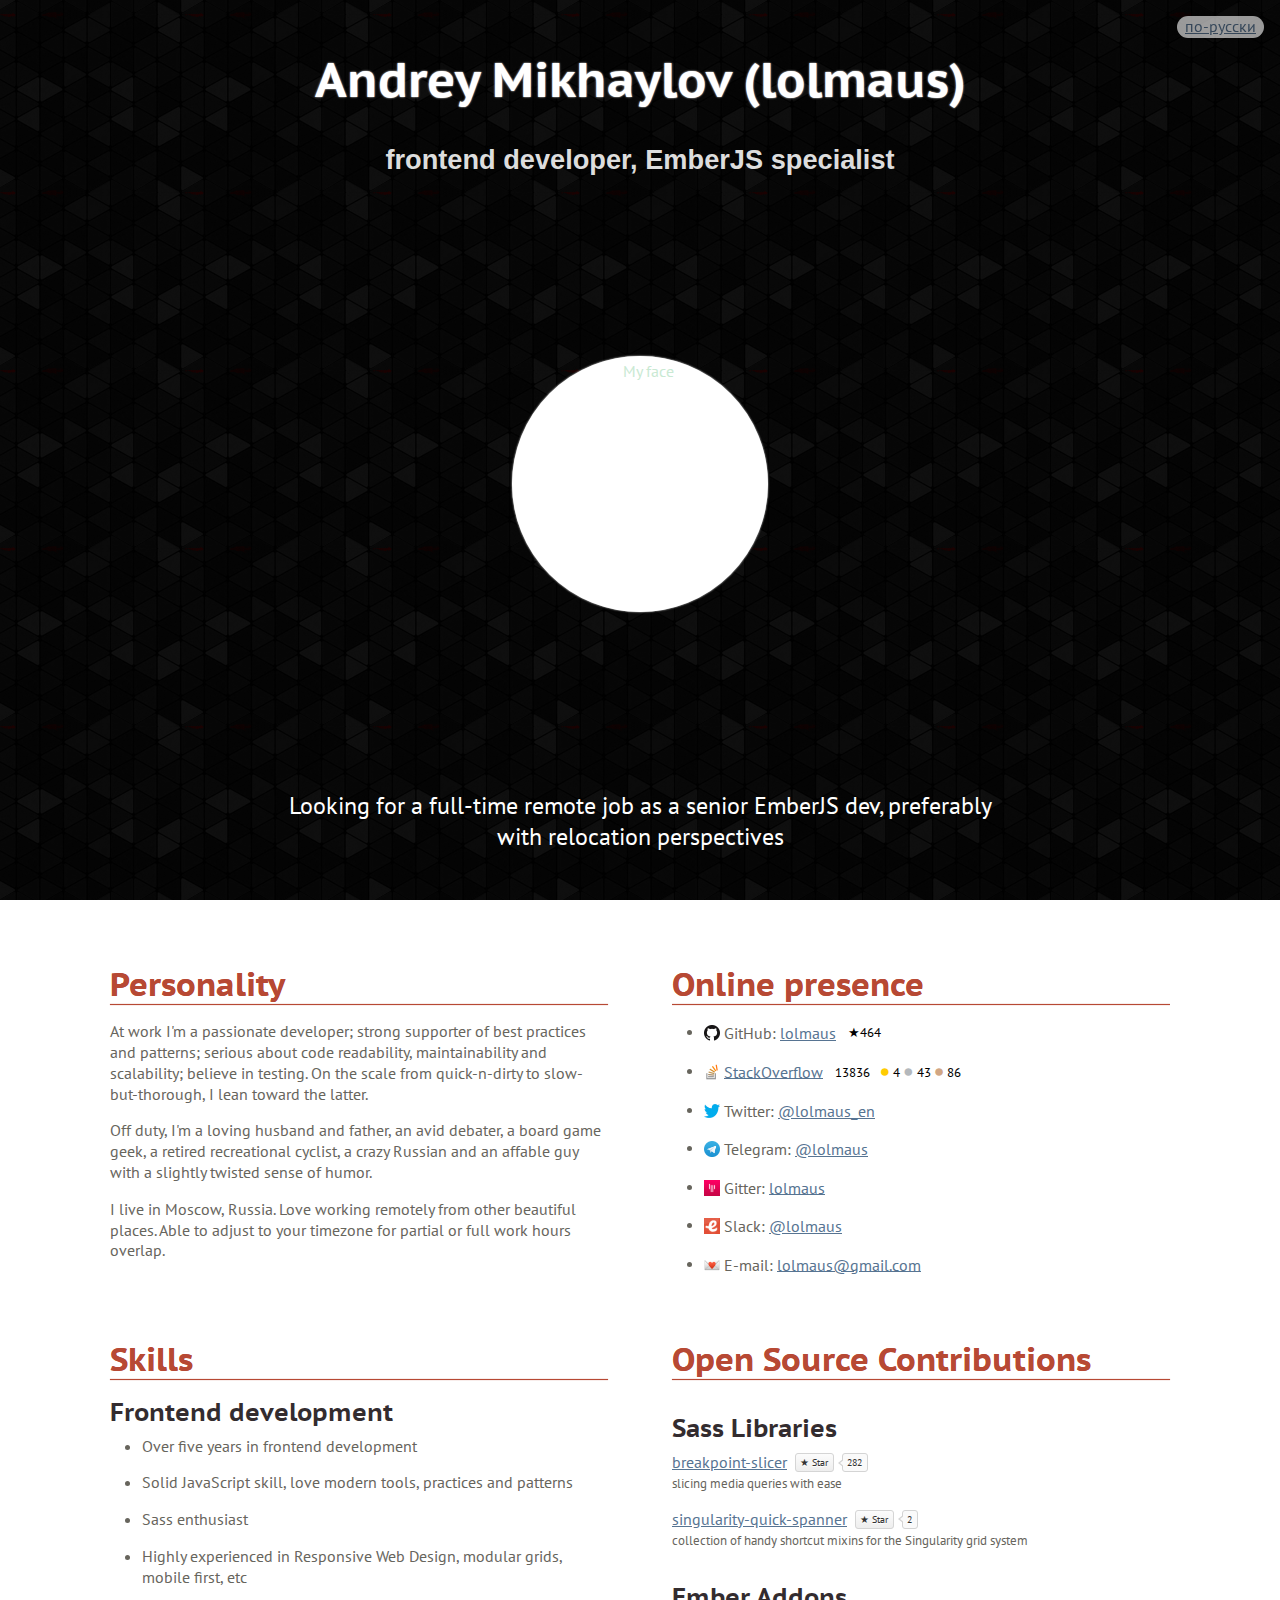
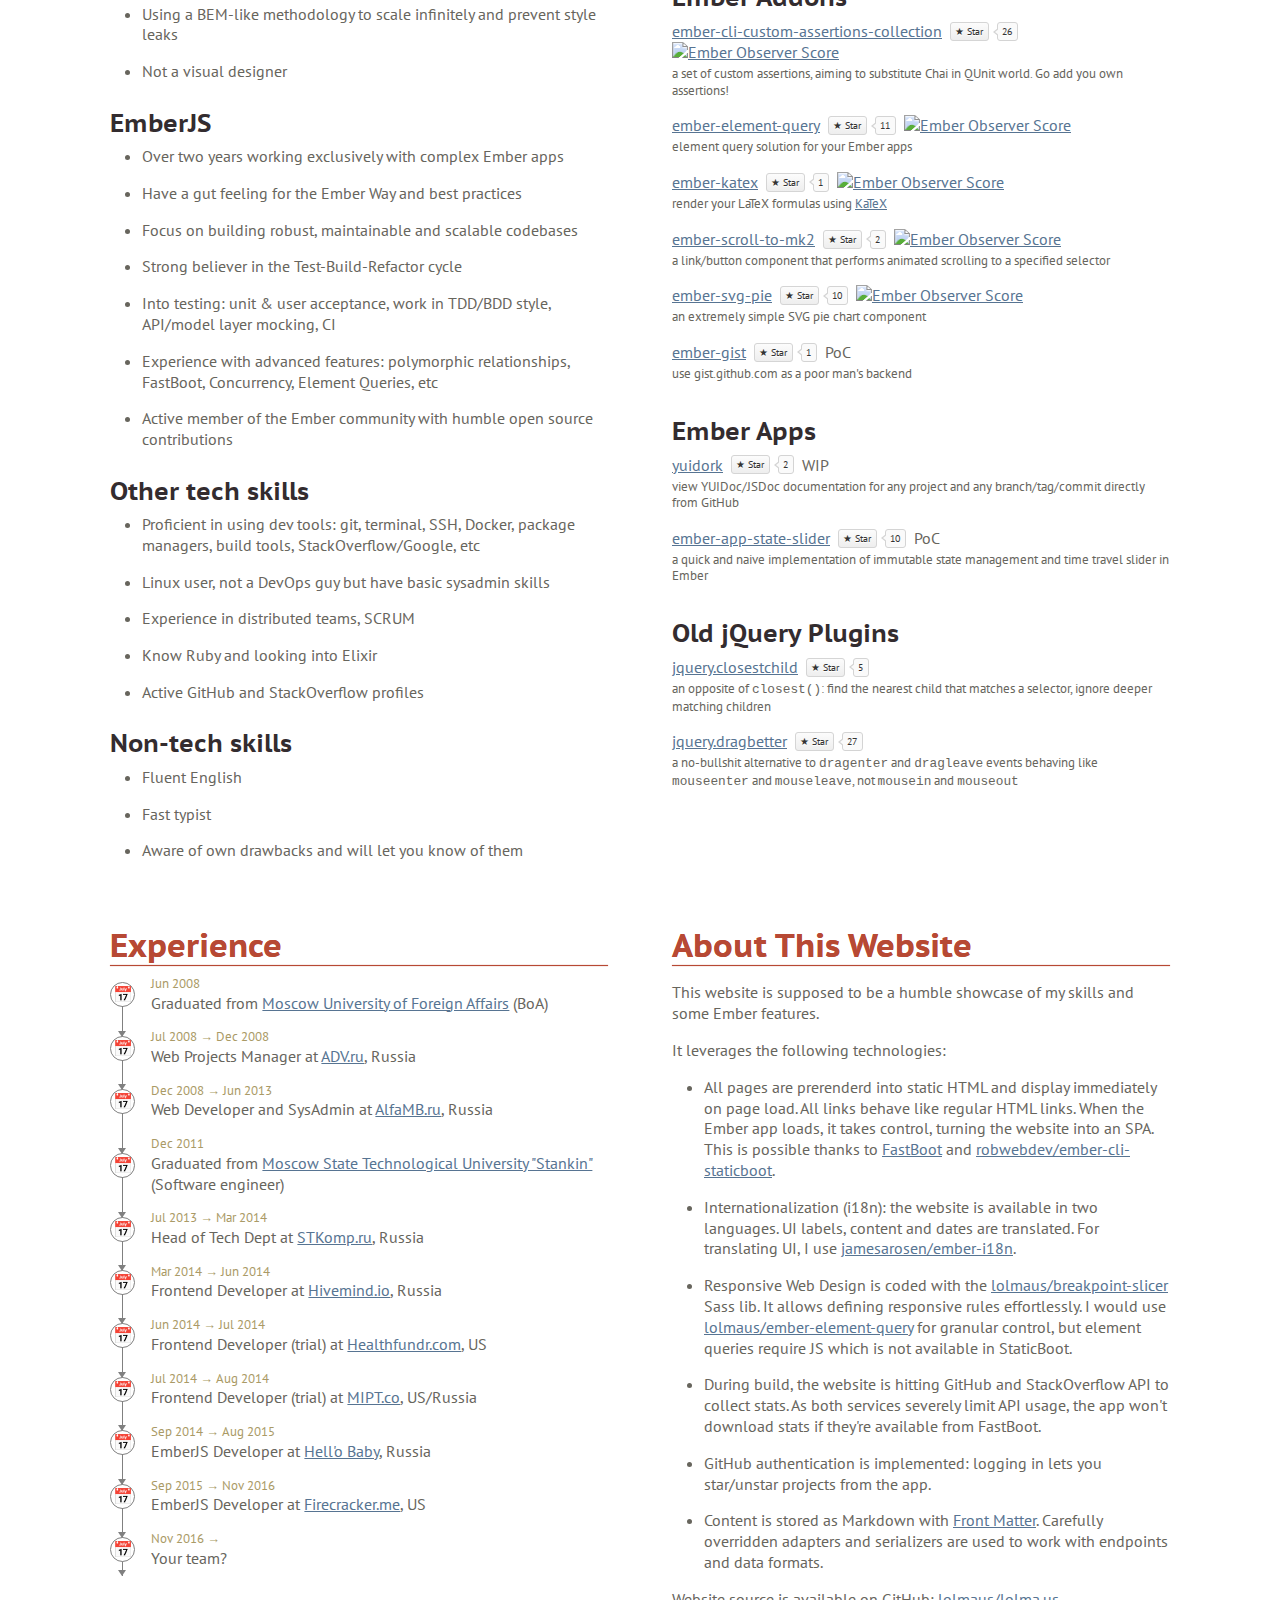
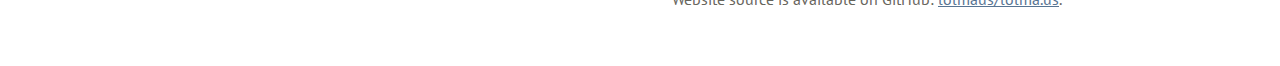
==== commit 53e8b028: "deploy" ====
--- a/index.html
+++ b/index.html
@@ -3,30 +3,9 @@
   <head>
     <meta charset="utf-8">
     <meta http-equiv="X-UA-Compatible" content="IE=edge">
-    <title>LolmaUs</title>
     <meta name="description" content="">
     <meta name="viewport" content="width=device-width, initial-scale=1">
 
-    
-<meta name="lolma-us/config/environment" content="%7B%22modulePrefix%22%3A%22lolma-us%22%2C%22podModulePrefix%22%3A%22lolma-us/pods%22%2C%22environment%22%3A%22development%22%2C%22rootURL%22%3A%22/%22%2C%22locationType%22%3A%22auto%22%2C%22envVars%22%3A%7B%22LMS_DEPLOY_TARGET%22%3A%22prod%22%2C%22LMS_GITHUB_CLIENT_ID%22%3A%224da52fd7973591d437ea%22%2C%22LMS_HOST%22%3A%22https%3A//lolma.us%22%2C%22LMS_GATEKEEPER_URL%22%3A%22https%3A//lolma-us-prod.herokuapp.com%22%7D%2C%22EmberENV%22%3A%7B%22FEATURES%22%3A%7B%7D%2C%22EXTEND_PROTOTYPES%22%3A%7B%22Date%22%3Afalse%7D%7D%2C%22APP%22%3A%7B%22name%22%3A%22lolma-us%22%2C%22version%22%3A%220.0.0+675e08c2%22%7D%2C%22i18n%22%3A%7B%22defaultLocale%22%3A%22en%22%7D%2C%22fastboot%22%3A%7B%22hostWhitelist%22%3A%5B%22/%22%2C%22http%3A//127.0.0.1%3A8081%22%5D%7D%2C%22torii%22%3A%7B%22providers%22%3A%7B%22github-oauth2%22%3A%7B%22apiKey%22%3A%224da52fd7973591d437ea%22%2C%22scope%22%3A%22public_repo%22%7D%7D%7D%2C%22moment%22%3A%7B%22includeLocales%22%3A%5B%22ru%22%5D%7D%2C%22LMS_GITHUB_CLIENT_ID%22%3A%224da52fd7973591d437ea%22%2C%22LMS_HOST%22%3A%22https%3A//lolma.us%22%2C%22LMS_GATEKEEPER_URL%22%3A%22https%3A//lolma-us-prod.herokuapp.com%22%2C%22staticBoot%22%3A%7B%7D%2C%22exportApplicationGlobal%22%3Atrue%7D" />
-<!-- EMBER_CLI_FASTBOOT_TITLE --><meta name="ember-cli-head-start">
-<link href="https://fonts.googleapis.com/css?family=PT+Sans+Caption|PT+Sans:400,400i,700&amp;subset=cyrillic" rel="stylesheet">
-
-  <meta http-equiv="refresh" content="0; url=/en">
-<meta name="ember-cli-head-end">
-
-
-    <link rel="stylesheet" href="/assets/vendor.css">
-    <link rel="stylesheet" href="/assets/lolma-us.css">
-
-    
+	<meta http-equiv="refresh" content="0; url=/en">
   </head>
-  <body>
-    <div id="ember2379" class="ember-view"><!----></div><script type="fastboot/shoebox" id="shoebox-ember-data-store">{"types":{"websites":[{"id":"website","markdownBlocks":["personality-en","personality-ru","looking-for-job-en","looking-for-job-ru","skills-en","skills-ru","about-site-en","about-site-ru"]}],"project-infos":[{"full_name":"lolmaus/abrk","stargazers_count":0},{"full_name":"lolmaus/acts_as_versioned","stargazers_count":0},{"full_name":"lolmaus/amt_boron","stargazers_count":0},{"full_name":"lolmaus/angular-datepicker","stargazers_count":0},{"full_name":"lolmaus/angular.js","stargazers_count":0},{"full_name":"lolmaus/annotator-store","stargazers_count":0},{"full_name":"lolmaus/assertron","stargazers_count":2},{"full_name":"lolmaus/beauty_corner","stargazers_count":0},{"full_name":"lolmaus/booking-app-ember","stargazers_count":0},{"full_name":"lolmaus/bower","stargazers_count":0},{"full_name":"lolmaus/bower.github.io","stargazers_count":0},{"full_name":"lolmaus/branch","stargazers_count":0},{"full_name":"lolmaus/breakpoint","stargazers_count":0},{"full_name":"lolmaus/breakpoint-slicer","stargazers_count":281},{"full_name":"lolmaus/broccoli-sass","stargazers_count":0},{"full_name":"lolmaus/bystander","stargazers_count":0},{"full_name":"lolmaus/cambridge_voting_locations","stargazers_count":0},{"full_name":"lolmaus/codepage1251","stargazers_count":1},{"full_name":"lolmaus/coffeescript-cookbook","stargazers_count":0},{"full_name":"lolmaus/compass","stargazers_count":0},{"full_name":"lolmaus/compass-rails","stargazers_count":0},{"full_name":"lolmaus/contracts.ruby","stargazers_count":0},{"full_name":"lolmaus/coolgirl-frontend","stargazers_count":0},{"full_name":"lolmaus/csspre","stargazers_count":0},{"full_name":"lolmaus/data","stargazers_count":0},{"full_name":"lolmaus/depot_agilewebdevrails3","stargazers_count":1},{"full_name":"lolmaus/derbyjs-helloworld1","stargazers_count":0},{"full_name":"lolmaus/derbyjs-talk-ru","stargazers_count":6},{"full_name":"lolmaus/dir_size_renamer","stargazers_count":1},{"full_name":"lolmaus/districomp","stargazers_count":1},{"full_name":"lolmaus/docs","stargazers_count":0},{"full_name":"lolmaus/dropdown-menu-prototype","stargazers_count":0},{"full_name":"lolmaus/drupal-platform","stargazers_count":1},{"full_name":"lolmaus/elementQuery","stargazers_count":0},{"full_name":"lolmaus/ember-app-state-slider","stargazers_count":10},{"full_name":"lolmaus/ember-array-computed-macros","stargazers_count":0},{"full_name":"lolmaus/ember-cli","stargazers_count":0},{"full_name":"lolmaus/ember-cli-ass-butt","stargazers_count":0},{"full_name":"lolmaus/ember-cli-async-button","stargazers_count":0},{"full_name":"lolmaus/ember-cli-blanket","stargazers_count":0},{"full_name":"lolmaus/ember-cli-cookie","stargazers_count":0},{"full_name":"lolmaus/ember-cli-custom-assertions","stargazers_count":0},{"full_name":"lolmaus/ember-cli-custom-assertions-collection","stargazers_count":25},{"full_name":"lolmaus/ember-cli-eyeglass","stargazers_count":0},{"full_name":"lolmaus/ember-cli-fixtures-problem-demo","stargazers_count":0},{"full_name":"lolmaus/ember-cli-htmlbars-inline-precompile","stargazers_count":0},{"full_name":"lolmaus/ember-cli-i18n-bug","stargazers_count":0},{"full_name":"lolmaus/ember-cli-legacy-blueprints","stargazers_count":0},{"full_name":"lolmaus/ember-cli-loading-slider","stargazers_count":0},{"full_name":"lolmaus/ember-cli-mirage","stargazers_count":0},{"full_name":"lolmaus/ember-cli-mocha-reporter","stargazers_count":1},{"full_name":"lolmaus/ember-cli-notifications","stargazers_count":0},{"full_name":"lolmaus/ember-cli-page-object","stargazers_count":0},{"full_name":"lolmaus/ember-cli-showdown","stargazers_count":0},{"full_name":"lolmaus/ember-cli-sortable-test","stargazers_count":0},{"full_name":"lolmaus/ember-cli-stained-by-children","stargazers_count":27},{"full_name":"lolmaus/ember-cli-sticky","stargazers_count":0},{"full_name":"lolmaus/ember-cli-toggle","stargazers_count":0},{"full_name":"lolmaus/ember-cli-trackjs","stargazers_count":0},{"full_name":"lolmaus/ember-components","stargazers_count":0},{"full_name":"lolmaus/ember-computed-template-string","stargazers_count":0},{"full_name":"lolmaus/ember-concurrency","stargazers_count":0},{"full_name":"lolmaus/ember-cookies","stargazers_count":0},{"full_name":"lolmaus/ember-cpm","stargazers_count":0},{"full_name":"lolmaus/ember-d3-helpers","stargazers_count":0},{"full_name":"lolmaus/ember-drag-drop","stargazers_count":0},{"full_name":"lolmaus/ember-drag-sort","stargazers_count":1},{"full_name":"lolmaus/ember-element-query","stargazers_count":11},{"full_name":"lolmaus/ember-gist","stargazers_count":1},{"full_name":"lolmaus/ember-highcharts","stargazers_count":0},{"full_name":"lolmaus/ember-idx-modal","stargazers_count":0},{"full_name":"lolmaus/ember-idx-tabs","stargazers_count":0},{"full_name":"lolmaus/ember-keyboard","stargazers_count":0},{"full_name":"lolmaus/ember-learn","stargazers_count":0},{"full_name":"lolmaus/ember-lodash-compat","stargazers_count":0},{"full_name":"lolmaus/ember-macaroni","stargazers_count":0},{"full_name":"lolmaus/ember-markdown-section","stargazers_count":1},{"full_name":"lolmaus/ember-mocha","stargazers_count":0},{"full_name":"lolmaus/ember-remarkable","stargazers_count":0},{"full_name":"lolmaus/ember-scroll-to-mk2","stargazers_count":2},{"full_name":"lolmaus/ember-simple-auth","stargazers_count":0},{"full_name":"lolmaus/ember-sinon","stargazers_count":0},{"full_name":"lolmaus/ember-stamplay","stargazers_count":8},{"full_name":"lolmaus/ember-svg-pie","stargazers_count":10},{"full_name":"lolmaus/ember-ted-select","stargazers_count":0},{"full_name":"lolmaus/ember-uploader","stargazers_count":0},{"full_name":"lolmaus/ember.js","stargazers_count":0},{"full_name":"lolmaus/emberCodeschooltry","stargazers_count":0},{"full_name":"lolmaus/emblem-site","stargazers_count":0},{"full_name":"lolmaus/eq.js","stargazers_count":0},{"full_name":"lolmaus/fatoak","stargazers_count":0},{"full_name":"lolmaus/findaroom-frontend","stargazers_count":0},{"full_name":"lolmaus/food_finder","stargazers_count":1},{"full_name":"lolmaus/food_finder2","stargazers_count":1},{"full_name":"lolmaus/frame","stargazers_count":0},{"full_name":"lolmaus/fugue-icons","stargazers_count":0},{"full_name":"lolmaus/generator-babel-boilerplate","stargazers_count":0},{"full_name":"lolmaus/gulpjs.github.io","stargazers_count":0},{"full_name":"lolmaus/haml-rails","stargazers_count":0},{"full_name":"lolmaus/intellij-idea-bug-demonstration-WEB-10845","stargazers_count":0},{"full_name":"lolmaus/itunes_client","stargazers_count":0},{"full_name":"lolmaus/jQuery-One-Page-Nav","stargazers_count":0},{"full_name":"lolmaus/jQuery-ui-Slider-Pips","stargazers_count":0},{"full_name":"lolmaus/jquery.closestchild","stargazers_count":5},{"full_name":"lolmaus/jquery.dragbetter","stargazers_count":27},{"full_name":"lolmaus/jquery.timer-tools","stargazers_count":12},{"full_name":"lolmaus/KaTeX","stargazers_count":0},{"full_name":"lolmaus/kss","stargazers_count":0},{"full_name":"lolmaus/liquid-fire","stargazers_count":0},{"full_name":"lolmaus/loadimpact-assignment","stargazers_count":0},{"full_name":"lolmaus/lodash","stargazers_count":0},{"full_name":"lolmaus/lolma.us","stargazers_count":0},{"full_name":"lolmaus/lolmaus.github.io","stargazers_count":0},{"full_name":"lolmaus/loltodo","stargazers_count":0},{"full_name":"lolmaus/lsizerenamer","stargazers_count":1},{"full_name":"lolmaus/middleman","stargazers_count":0},{"full_name":"lolmaus/middleman-alias","stargazers_count":0},{"full_name":"lolmaus/middleman-assets-folder-bug","stargazers_count":0},{"full_name":"lolmaus/middleman-blog","stargazers_count":0},{"full_name":"lolmaus/middleman-guides","stargazers_count":0},{"full_name":"lolmaus/middleman-kss-sandbox","stargazers_count":0},{"full_name":"lolmaus/middleman-padrino-test-partial-block","stargazers_count":0},{"full_name":"lolmaus/middleman-recursion-test","stargazers_count":0},{"full_name":"lolmaus/middleman-slim-wrap-layout-bug","stargazers_count":0},{"full_name":"lolmaus/middleman-test-layouts_dir","stargazers_count":0},{"full_name":"lolmaus/middleman-test-wrap-layout-local-var","stargazers_count":0},{"full_name":"lolmaus/moscow","stargazers_count":0},{"full_name":"lolmaus/MtHaml","stargazers_count":0},{"full_name":"lolmaus/nodeframework","stargazers_count":0},{"full_name":"lolmaus/nova_bs","stargazers_count":0},{"full_name":"lolmaus/padrino-docs","stargazers_count":0},{"full_name":"lolmaus/pedrosi","stargazers_count":0},{"full_name":"lolmaus/ruscup_aurora","stargazers_count":0},{"full_name":"lolmaus/saasy","stargazers_count":0},{"full_name":"lolmaus/sass-config-manager-mk2","stargazers_count":1},{"full_name":"lolmaus/sassbin","stargazers_count":5},{"full_name":"lolmaus/SassDoc","stargazers_count":0},{"full_name":"lolmaus/SassMeister","stargazers_count":0},{"full_name":"lolmaus/SassyLists","stargazers_count":0},{"full_name":"lolmaus/scut","stargazers_count":0},{"full_name":"lolmaus/selectel-s3ql-backup","stargazers_count":2},{"full_name":"lolmaus/sendmail","stargazers_count":1},{"full_name":"lolmaus/sharing-variables-between-sass-and-js","stargazers_count":2},{"full_name":"lolmaus/Singularity","stargazers_count":0},{"full_name":"lolmaus/singularity-quick-spanner","stargazers_count":2},{"full_name":"lolmaus/sinon-chai","stargazers_count":0},{"full_name":"lolmaus/sinon.js","stargazers_count":0},{"full_name":"lolmaus/sinonjs","stargazers_count":0},{"full_name":"lolmaus/slack-integration-test","stargazers_count":0},{"full_name":"lolmaus/stamplay-product-development","stargazers_count":0},{"full_name":"lolmaus/stefanpenner.github.com","stargazers_count":0},{"full_name":"lolmaus/stickUp","stargazers_count":0},{"full_name":"lolmaus/svg-font-dump","stargazers_count":0},{"full_name":"lolmaus/taskaparilla","stargazers_count":0},{"full_name":"lolmaus/taskaparilla-stamplay-client","stargazers_count":1},{"full_name":"lolmaus/test","stargazers_count":1},{"full_name":"lolmaus/test01","stargazers_count":1},{"full_name":"lolmaus/test123","stargazers_count":1},{"full_name":"lolmaus/test2","stargazers_count":1},{"full_name":"lolmaus/test3","stargazers_count":1},{"full_name":"lolmaus/toolkit","stargazers_count":0},{"full_name":"lolmaus/tp-compact-keyboard","stargazers_count":0},{"full_name":"lolmaus/ui-base-theme","stargazers_count":0},{"full_name":"lolmaus/umd","stargazers_count":0},{"full_name":"lolmaus/url-decode-filenames","stargazers_count":1},{"full_name":"lolmaus/url.js","stargazers_count":0},{"full_name":"lolmaus/vagrant-chef","stargazers_count":1},{"full_name":"lolmaus/valeriya-concert-build","stargazers_count":0},{"full_name":"lolmaus/valeriya-concert-production","stargazers_count":0},{"full_name":"lolmaus/web-storage-demo","stargazers_count":0},{"full_name":"lolmaus/website","stargazers_count":0},{"full_name":"lolmaus/yadda","stargazers_count":0},{"full_name":"lolmaus/yuidork","stargazers_count":2},{"full_name":"firecracker/ember-katex","stargazers_count":1}],"stackoverflow-users":[{"items":[{"user_id":901944,"reputation":13826,"badge_counts":{"bronze":86,"silver":43,"gold":4}}]}],"markdown-blocks":[],"projects":[{"id":"assertron","group":"js","status":4,"type":null,"owner":"lolmaus","url":null,"description":{"en":"standalone assertion library, aiming to be a tool for simple contract-driven development","ru":"самостоятельная assertion library, ориентированная для простого контрактного программирования"},"emberObserver":false,"website":"website","projectInfo":"lolmaus/assertron"},{"id":"breakpoint-slicer","group":"sass","status":1,"type":null,"owner":"lolmaus","url":null,"description":{"en":"slicing media queries with ease","ru":"нарезка media queries без труда"},"emberObserver":false,"website":"website","projectInfo":"lolmaus/breakpoint-slicer"},{"id":"ember-app-state-slider","group":"ember","status":3,"type":"app","owner":"lolmaus","url":null,"description":{"en":"a quick and naive implementation of immutable state management and time travel slider in Ember","ru":"простая и наивная реализация иммутабельного состояния и слайдера для \"путешествий во времени\" в Ember"},"emberObserver":false,"website":"website","projectInfo":"lolmaus/ember-app-state-slider"},{"id":"ember-cli-custom-assertions-collection","group":"ember","status":1,"type":"addon","owner":"lolmaus","url":null,"description":{"en":"a set of custom assertions, aiming to substitute Chai in QUnit world. Go add you own assertions!","ru":"набор кастомных assertion'ов, цель которого \u0026mdash; заменить Chai в мире QUnit. Пишите свои собственные assertion'ы!"},"emberObserver":true,"website":"website","projectInfo":"lolmaus/ember-cli-custom-assertions-collection"},{"id":"ember-cli-stained-by-children","group":"ember","status":4,"type":"addon","owner":"lolmaus","url":null,"description":{"en":"mark records as dirty when related records get dirty","ru":"отмечает записи как dirty, когда связанные записи становятся dirty"},"emberObserver":true,"website":"website","projectInfo":"lolmaus/ember-cli-stained-by-children"},{"id":"ember-drag-sort","group":"ember","status":4,"type":"addon","owner":"lolmaus","url":null,"description":{"en":"drag'n'drop sortable list component, with support for multiple and nested lists","ru":"компонент для drag'n'drop сортировки с поддержкой вложенных списков"},"emberObserver":false,"website":"website","projectInfo":"lolmaus/ember-drag-sort"},{"id":"ember-element-query","group":"ember","status":1,"type":"addon","owner":"lolmaus","url":null,"description":{"en":"element query solution for your Ember apps","ru":"реализация element queries для ваших приложений"},"emberObserver":true,"website":"website","projectInfo":"lolmaus/ember-element-query"},{"id":"ember-gist","group":"ember","status":3,"type":"addon","owner":"lolmaus","url":null,"description":{"en":"use gist.github.com as a poor man's backend","ru":"позволяет использовать gist.github.com в качестве замены бэкенда"},"emberObserver":false,"website":"website","projectInfo":"lolmaus/ember-gist"},{"id":"ember-katex","group":"ember","status":1,"type":"addon","owner":"firecracker","url":null,"description":{"en":"render your LaTeX formulas using \u003ca href='https://github.com/Khan/KaTeX' target='_blank'\u003eKaTeX\u003c/a\u003e","ru":"рендеринг формул LaTeX с помощью \u003ca href='https://github.com/Khan/KaTeX' target='_blank'\u003eKaTeX\u003c/a\u003e"},"emberObserver":true,"website":"website","projectInfo":"firecracker/ember-katex"},{"id":"ember-scroll-to-mk2","group":"ember","status":1,"type":"addon","owner":"lolmaus","url":null,"description":{"en":"a link/button component that performs animated scrolling to a specified selector","ru":"компонент в виде кнопки или ссылки, осуществляющей анимированную прокрутку до указанного селектора"},"emberObserver":true,"website":"website","projectInfo":"lolmaus/ember-scroll-to-mk2"},{"id":"ember-stamplay","group":"ember","status":4,"type":"addon","owner":"lolmaus","url":null,"description":{"en":"integrate with the Stamplay.com backend-as-a-service","ru":"интеграция с BaaS Stamplay.com"},"emberObserver":false,"website":"website","projectInfo":"lolmaus/ember-stamplay"},{"id":"ember-svg-pie","group":"ember","status":1,"type":"addon","owner":"lolmaus","url":null,"description":{"en":"an extremely simple SVG pie chart component","ru":"чрезвычайно простой компонент для круговых диаграмм на основе SVG"},"emberObserver":true,"website":"website","projectInfo":"lolmaus/ember-svg-pie"},{"id":"jquery.closestchild","group":"jquery","status":1,"type":null,"owner":"lolmaus","url":null,"description":{"en":"an opposite of `closest()`: find the nearest child that matches a selector, ignore deeper matching children","ru":"метод, противоположный `closest()`: находит ближайшего потомка, соответствующего селектору, игнорируя вложенных в него потомков"},"emberObserver":false,"website":"website","projectInfo":"lolmaus/jquery.closestchild"},{"id":"jquery.dragbetter","group":"jquery","status":1,"type":null,"owner":"lolmaus","url":null,"description":{"en":"a no-bullshit alternative to `dragenter` and `dragleave` events behaving like `mouseenter` and `mouseleave`, not `mousein` and `mouseout`","ru":"избавляет от мозго#$%\u0026ва с событиями `dragenter` и `dragleave`, предоставляя их аналоги, работающие как как `mouseenter` and `mouseleave`, а не `mousein` and `mouseout`"},"emberObserver":false,"website":"website","projectInfo":"lolmaus/jquery.dragbetter"},{"id":"singularity-quick-spanner","group":"sass","status":1,"type":null,"owner":"lolmaus","url":null,"description":{"en":"collection of handy shortcut mixins for the Singularity grid system","ru":"подборка удобных mixin'ов для системы модульных сеток Singularity"},"emberObserver":false,"website":"website","projectInfo":"lolmaus/singularity-quick-spanner"},{"id":"yuidork","group":"ember","status":2,"type":"app","owner":"lolmaus","url":null,"description":{"en":"view YUIDoc/JSDoc documentation for any project and any branch/tag/commit directly from GitHub","ru":"просмотр YUIDoc- и JSDoc-документации любого проекта, любой его ветки/тэга/коммита непосредственно с GitHub"},"emberObserver":false,"website":"website","projectInfo":"lolmaus/yuidork"}]}}</script>
-
-    <script src="/assets/vendor.js"></script>
-    <script src="/assets/lolma-us.js"></script>
-
-    
-  </body>
 </html>
